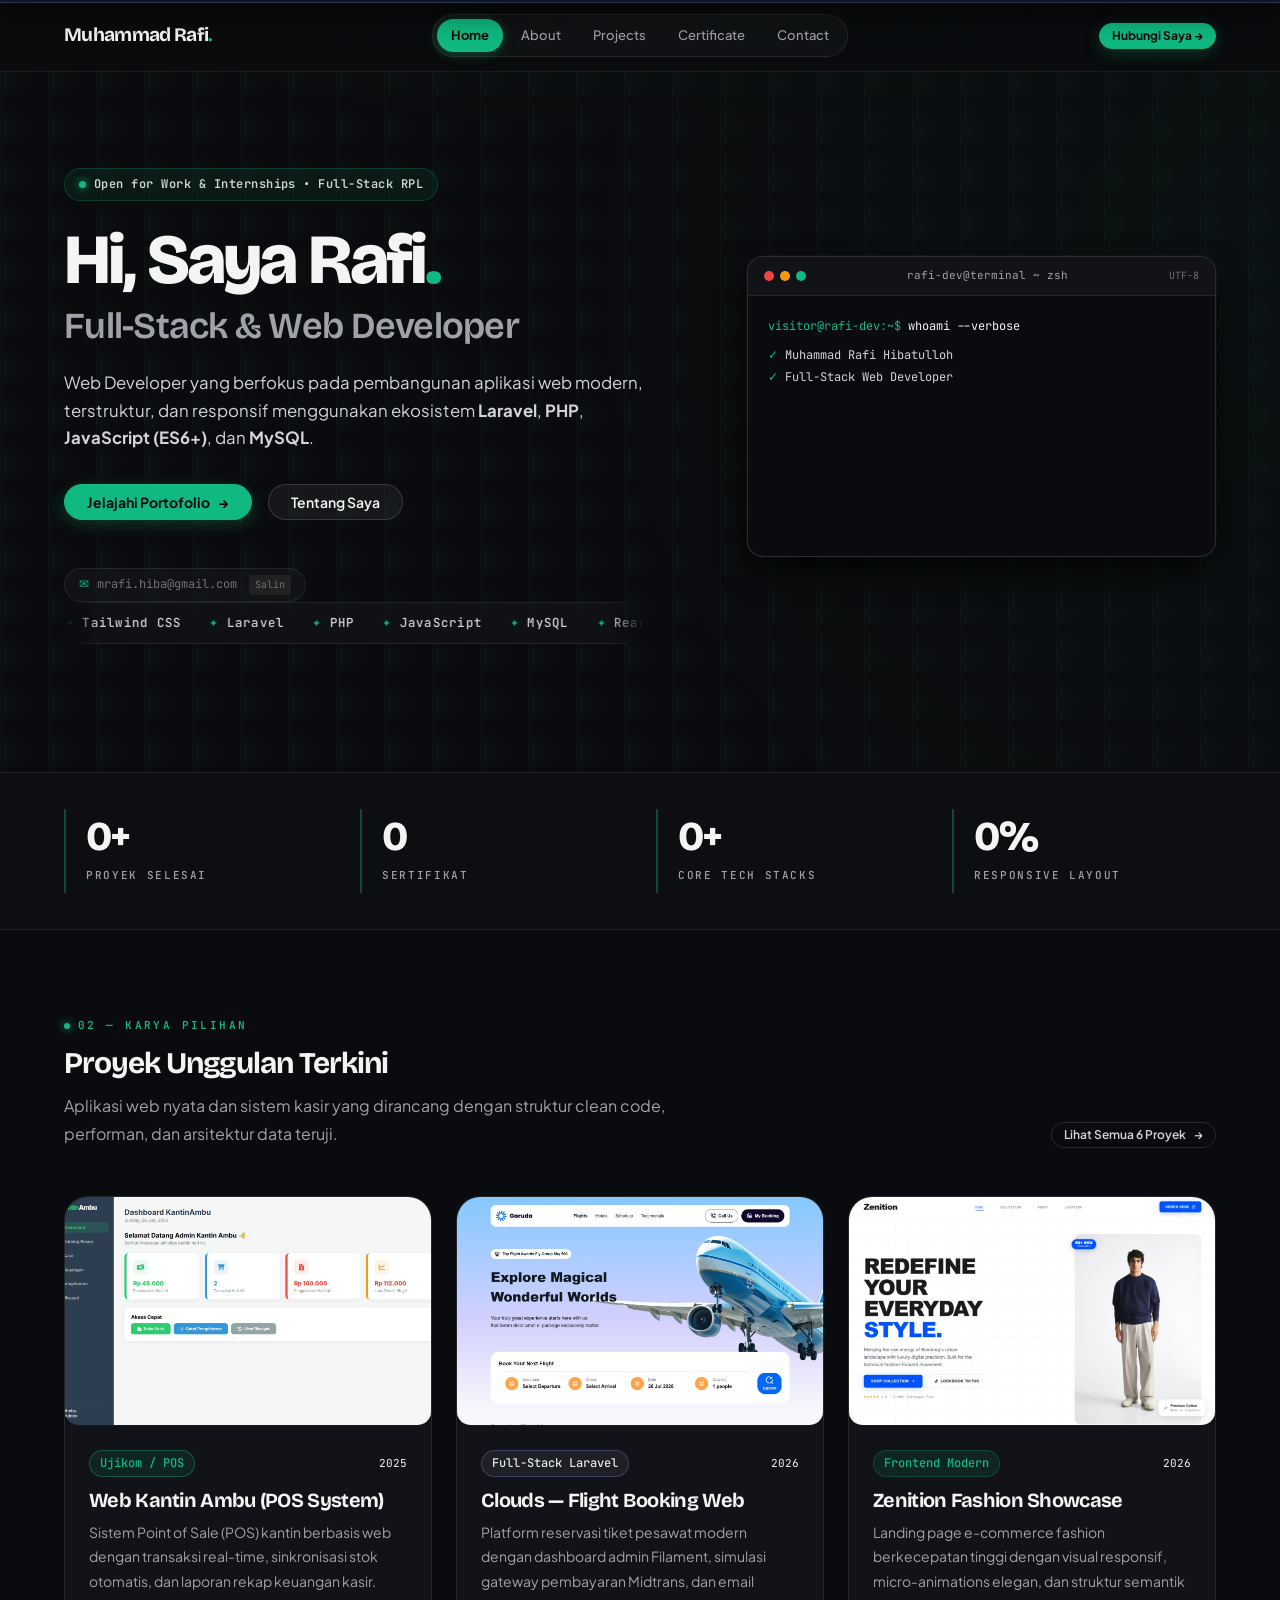
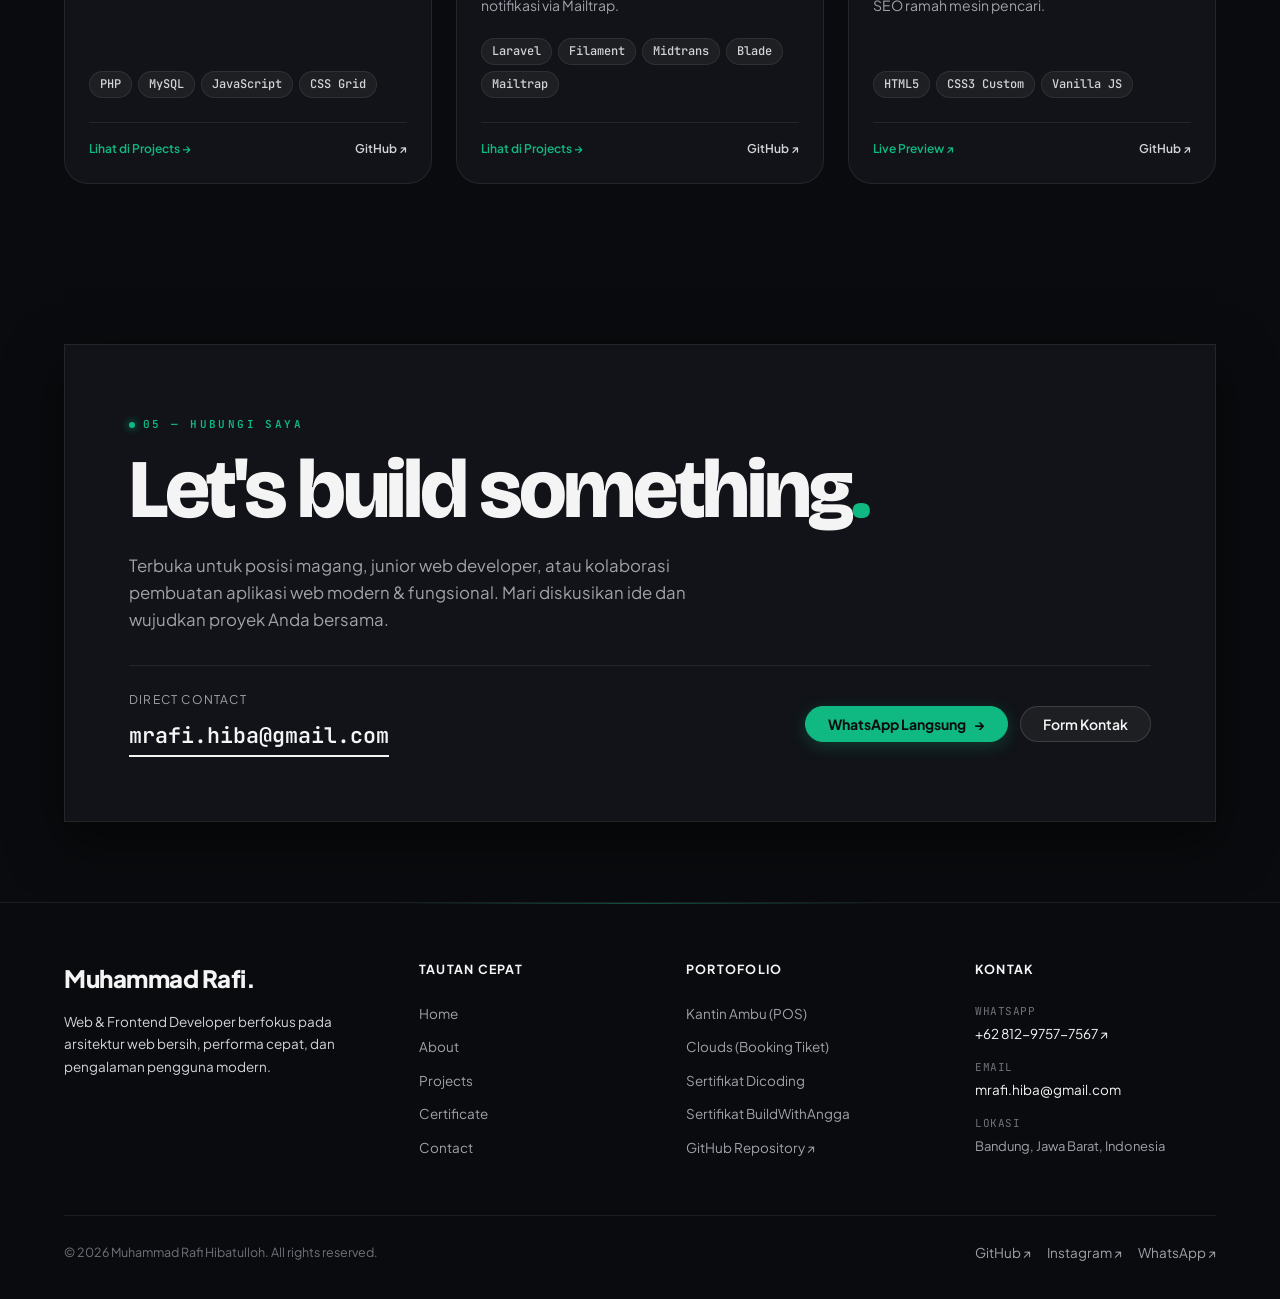
==== index.html @ 87275e44 "feat(home): modernize hero section with interactive status pill and tech stack filter preview" ====
<!DOCTYPE html>
<html lang="id">

<head>
  <meta charset="UTF-8">
  <meta name="viewport" content="width=device-width, initial-scale=1.0">
  <title>M Rafi — Full-Stack & Web Developer Portfolio</title>
  <meta name="description"
    content="Portofolio resmi M Rafi Hibatulloh, Web & Full-Stack Developer spesialis Laravel, PHP, JavaScript ES6+, dan modern CSS architecture.">
  <meta name="author" content="M Rafi Hibatulloh">
  <meta name="theme-color" content="#070a13">

  <!-- Open Graph / Social Sharing Meta -->
  <meta property="og:type" content="website">
  <meta property="og:title" content="Muhammad Rafi Hibatulloh — Web Developer Portfolio">
  <meta property="og:description" content="Portofolio resmi M Rafi Hibatulloh, Web & Full-Stack Developer spesialis Laravel, PHP, JavaScript ES6+, dan modern CSS architecture.">
  <meta property="og:image" content="assets/jas.jpeg">
  <meta property="og:locale" content="id_ID">

  <!-- Twitter Card -->
  <meta name="twitter:card" content="summary_large_image">
  <meta name="twitter:title" content="Muhammad Rafi Hibatulloh — Web Developer Portfolio">
  <meta name="twitter:description" content="Portofolio resmi M Rafi Hibatulloh, Web & Full-Stack Developer spesialis Laravel, PHP, JavaScript ES6+, dan modern CSS architecture.">
  <meta name="twitter:image" content="assets/jas.jpeg">

  <!-- Web App Manifest -->
  <link rel="manifest" href="manifest.json">

  <!-- Google Fonts: Plus Jakarta Sans & JetBrains Mono -->
  <link rel="preconnect" href="https://fonts.googleapis.com">
  <link rel="preconnect" href="https://fonts.gstatic.com" crossorigin>
  <link
    href="https://fonts.googleapis.com/css2?family=Bricolage+Grotesque:opsz,wght@12..96,600;12..96,700;12..96,800&family=JetBrains+Mono:wght@400;500;600;700&family=Plus+Jakarta+Sans:wght@400;500;600;700;800&display=swap"
    rel="stylesheet">

  <link rel="stylesheet" href="css/style.css">
</head>

<body>

  <!-- STICKY GLASS NAVBAR -->
  <header class="navbar">
    <div class="container navbar-inner">
      <a href="index.html" class="navbar-brand">
        <span>Muhammad Rafi<span class="brand-dot">.</span></span>
      </a>

      <nav class="nav-links" aria-label="Navigasi Utama">
        <a href="index.html" class="nav-item active">Home</a>
        <a href="about.html" class="nav-item">About</a>
        <a href="projects.html" class="nav-item">Projects</a>
        <a href="certificate.html" class="nav-item">Certificate</a>
        <a href="contact.html" class="nav-item">Contact</a>
      </nav>

      <div class="nav-actions">
        <a href="contact.html" class="btn btn-primary btn-sm">Hubungi Saya →</a>

        <button id="menu-toggle" class="mobile-toggle" aria-label="Buka Menu Mobile" aria-expanded="false">
          &#9776;
        </button>
      </div>
    </div>
  </header>

  <!-- MOBILE NAVIGATION DRAWER -->
  <div id="mobile-drawer" class="mobile-drawer">
    <a href="index.html" class="mobile-nav-link active">
      <span>Home</span>
      <span class="font-mono" style="font-size:11px;">01</span>
    </a>
    <a href="about.html" class="mobile-nav-link">
      <span>About</span>
      <span class="font-mono" style="font-size:11px;">02</span>
    </a>
    <a href="projects.html" class="mobile-nav-link">
      <span>Projects</span>
      <span class="font-mono" style="font-size:11px;">03</span>
    </a>
    <a href="certificate.html" class="mobile-nav-link">
      <span>Certificate</span>
      <span class="font-mono" style="font-size:11px;">04</span>
    </a>
    <a href="contact.html" class="mobile-nav-link">
      <span>Contact</span>
      <span class="font-mono" style="font-size:11px;">05</span>
    </a>
  </div>

  <main>
    <!-- HERO SECTION -->
    <section class="section" style="padding-top: var(--space-12); padding-bottom: var(--space-16);">
      <div class="container hero">
        <div class="reveal">

          <!-- Modern Status Pill -->
          <div class="hero-status-pill">
            <span class="hero-status-dot"></span>
            <span>Open for Work &amp; Internships • Full-Stack RPL</span>
          </div>
          <h1 class="hero-title">
            Hi, Saya Rafi<span class="accent-dot">.</span><br>
            <span style="font-size:0.52em; font-weight:600; color:var(--text-muted); display:block; margin-top:8px; line-height:1.2; letter-spacing:-0.02em;">
              Full-Stack &amp; Web Developer
            </span>
          </h1>

          <p class="hero-description">
            Web Developer yang berfokus pada pembangunan aplikasi web modern, terstruktur, dan responsif menggunakan ekosistem <strong>Laravel</strong>, <strong>PHP</strong>, <strong>JavaScript (ES6+)</strong>, dan <strong>MySQL</strong>.
          </p>

          <div class="hero-actions">
            <a href="projects.html" class="btn btn-primary hover-lift">
              Jelajahi Portofolio
              <span class="hover-arrow-icon">→</span>
            </a>
            <a href="about.html" class="btn btn-secondary hover-lift">
              Tentang Saya
            </a>
          </div>

          <!-- Hero Quick Email Prompt -->
          <div class="hero-quick-prompt" onclick="window.copyEmailToClipboard('mrafi.hiba@gmail.com')" title="Klik untuk menyalin alamat email">
            <span style="color:var(--accent-primary);">✉</span>
            <span>mrafi.hiba@gmail.com</span>
            <span style="font-size:10px; background:rgba(255,255,255,0.06); padding:2px 6px; border-radius:4px; margin-left:4px;">Salin</span>
          </div>

          <div class="hero-tech-marquee-wrapper" title="Tech Stack • Arahkan kursor untuk menjeda">
            <div class="hero-tech-marquee-track">
              <!-- Group 1 -->
              <div class="hero-tech-marquee-group">
                <span class="marquee-tech-item"><span class="marquee-bullet">✦</span> Tailwind CSS</span>
                <span class="marquee-tech-item"><span class="marquee-bullet">✦</span> Laravel</span>
                <span class="marquee-tech-item"><span class="marquee-bullet">✦</span> PHP</span>
                <span class="marquee-tech-item"><span class="marquee-bullet">✦</span> JavaScript</span>
                <span class="marquee-tech-item"><span class="marquee-bullet">✦</span> MySQL</span>
                <span class="marquee-tech-item"><span class="marquee-bullet">✦</span> React</span>
                <span class="marquee-tech-item"><span class="marquee-bullet">✦</span> HTML5 / CSS3</span>
                <span class="marquee-tech-item"><span class="marquee-bullet">✦</span> Git &amp; GitHub</span>
                <span class="marquee-tech-item"><span class="marquee-bullet">✦</span> Vercel</span>
                <span class="marquee-tech-item"><span class="marquee-bullet">✦</span> Figma</span>
              </div>
              <!-- Group 2 (duplicate for seamless loop) -->
              <div class="hero-tech-marquee-group" aria-hidden="true">
                <span class="marquee-tech-item"><span class="marquee-bullet">✦</span> Tailwind CSS</span>
                <span class="marquee-tech-item"><span class="marquee-bullet">✦</span> Laravel</span>
                <span class="marquee-tech-item"><span class="marquee-bullet">✦</span> PHP</span>
                <span class="marquee-tech-item"><span class="marquee-bullet">✦</span> JavaScript</span>
                <span class="marquee-tech-item"><span class="marquee-bullet">✦</span> MySQL</span>
                <span class="marquee-tech-item"><span class="marquee-bullet">✦</span> React</span>
                <span class="marquee-tech-item"><span class="marquee-bullet">✦</span> HTML5 / CSS3</span>
                <span class="marquee-tech-item"><span class="marquee-bullet">✦</span> Git &amp; GitHub</span>
                <span class="marquee-tech-item"><span class="marquee-bullet">✦</span> Vercel</span>
                <span class="marquee-tech-item"><span class="marquee-bullet">✦</span> Figma</span>
              </div>
            </div>
          </div>
        </div>

        <!-- Interactive Terminal Simulator -->
        <div class="terminal-window reveal reveal-delay-1 tilt-card spotlight-card">
          <div class="terminal-header">
            <div class="terminal-dots">
              <span class="terminal-dot dot-red"></span>
              <span class="terminal-dot dot-amber"></span>
              <span class="terminal-dot dot-green"></span>
            </div>
            <span class="terminal-title">rafi-dev@terminal ~ zsh</span>
            <div style="display:flex; align-items:center; gap:8px;">
              <span style="font-size:10px; color:var(--text-dim);">UTF-8</span>
            </div>
          </div>
          <div class="terminal-body" id="typed-output">
            <div style="margin-bottom:8px;">
              <span class="prompt-cyan">visitor@rafi-dev:~$</span> <span class="font-mono"
                style="color:var(--text-primary);">whoami --verbose</span>
            </div>
          </div>
        </div>
      </div>
    </section>

    <!-- METRICS & STATS STRIP -->
    <section class="stats-strip">
      <div class="container stats-grid">
        <div class="stat-item reveal">
          <p class="stat-value" data-counter-target="6" data-counter-suffix="+">6+</p>
          <p class="stat-label">Proyek Selesai</p>
        </div>
        <div class="stat-item reveal reveal-delay-1">
          <p class="stat-value" data-counter-target="3" data-counter-suffix="">3</p>
          <p class="stat-label">Sertifikat</p>
        </div>
        <div class="stat-item reveal reveal-delay-2">
          <p class="stat-value" data-counter-target="5" data-counter-suffix="+">5+</p>
          <p class="stat-label">Core Tech Stacks</p>
        </div>
        <div class="stat-item reveal reveal-delay-3">
          <p class="stat-value" data-counter-target="100" data-counter-suffix="%">100%</p>
          <p class="stat-label">Responsive Layout</p>
        </div>
      </div>
    </section>

    <!-- FEATURED PROJECTS SPOTLIGHT -->
    <section class="section">
      <div class="container">
        <div class="section-head"
          style="display:flex; justify-content:space-between; align-items:flex-end; flex-wrap:wrap; gap:var(--space-4);">
          <div>
            <span class="section-kicker">02 — KARYA PILIHAN</span>
            <h2 class="section-title">Proyek Unggulan Terkini</h2>
            <p class="section-subtitle">Aplikasi web nyata dan sistem kasir yang dirancang dengan struktur clean code, performan, dan arsitektur data teruji.</p>
          </div>
          <a href="projects.html" class="btn btn-outline btn-sm hover-lift">
            Lihat Semua 6 Proyek <span class="hover-arrow-icon">→</span>
          </a>
        </div>

        <div class="grid-3">
          <!-- Card 1: Kantin Ambu POS -->
          <article class="card card-flush project-card tilt-card spotlight-card reveal">
            <div class="project-thumb">
              <img src="assets/project/KantinAmbu.jpeg" alt="Tangkapan layar Web Kantin Ambu POS" loading="lazy">
            </div>
            <div class="project-body">
              <div class="project-meta">
                <span class="badge badge-emerald">Ujikom / POS</span>
                <span class="font-mono text-dim" style="font-size:11px;">2025</span>
              </div>
              <h3 class="project-title">Web Kantin Ambu (POS System)</h3>
              <p class="project-desc">
                Sistem Point of Sale (POS) kantin berbasis web dengan transaksi real-time, sinkronisasi stok otomatis,
                dan laporan rekap keuangan kasir.
              </p>
              <div class="project-tags">
                <span class="badge">PHP</span>
                <span class="badge">MySQL</span>
                <span class="badge">JavaScript</span>
                <span class="badge">CSS Grid</span>
              </div>
              <div class="project-actions">
                <a href="projects.html" class="project-link" style="color:var(--accent-primary);">
                  Lihat di Projects →
                </a>
                <a href="https://github.com/Varraaa" target="_blank" rel="noopener noreferrer" class="project-link">
                  GitHub ↗
                </a>
              </div>
            </div>
          </article>

          <!-- Card 2: Clouds Booking Pesawat -->
          <article class="card card-flush project-card tilt-card spotlight-card reveal reveal-delay-1">
            <div class="project-thumb">
              <img src="assets/project/Clouds.jpeg" alt="Tangkapan layar Web Booking Pesawat Clouds" loading="lazy">
            </div>
            <div class="project-body">
              <div class="project-meta">
                <span class="badge badge-indigo">Full-Stack Laravel</span>
                <span class="font-mono text-dim" style="font-size:11px;">2026</span>
              </div>
              <h3 class="project-title">Clouds — Flight Booking Web</h3>
              <p class="project-desc">
                Platform reservasi tiket pesawat modern dengan dashboard admin Filament, simulasi gateway pembayaran
                Midtrans, dan email notifikasi via Mailtrap.
              </p>
              <div class="project-tags">
                <span class="badge">Laravel</span>
                <span class="badge">Filament</span>
                <span class="badge">Midtrans</span>
                <span class="badge">Blade</span>
                <span class="badge">Mailtrap</span>
              </div>
              <div class="project-actions">
                <a href="projects.html" class="project-link" style="color:var(--accent-primary);">
                  Lihat di Projects →
                </a>
                <a href="https://github.com/Varraaa" target="_blank" rel="noopener noreferrer" class="project-link">
                  GitHub ↗
                </a>
              </div>
            </div>
          </article>

          <!-- Card 3: Zenition Landing Page -->
          <article class="card card-flush project-card tilt-card spotlight-card reveal reveal-delay-2">
            <div class="project-thumb">
              <img src="assets/project/Zenition.jpeg" alt="Tangkapan layar Landing Page Zenition" loading="lazy">
            </div>
            <div class="project-body">
              <div class="project-meta">
                <span class="badge badge-cyan">Frontend Modern</span>
                <span class="font-mono text-dim" style="font-size:11px;">2026</span>
              </div>
              <h3 class="project-title">Zenition Fashion Showcase</h3>
              <p class="project-desc">
                Landing page e-commerce fashion berkecepatan tinggi dengan visual responsif, micro-animations elegan,
                dan struktur semantik SEO ramah mesin pencari.
              </p>
              <div class="project-tags">
                <span class="badge">HTML5</span>
                <span class="badge">CSS3 Custom</span>
                <span class="badge">Vanilla JS</span>
              </div>
              <div class="project-actions">
                <a href="https://zenition.vercel.app/" target="_blank" rel="noopener noreferrer" class="project-link"
                  style="color:var(--accent-primary);">
                  Live Preview ↗
                </a>
                <a href="https://github.com/Varraaa" target="_blank" rel="noopener noreferrer" class="project-link">
                  GitHub ↗
                </a>
              </div>
            </div>
          </article>
        </div>
      </div>
    </section>


    <!-- EDITORIAL CALL TO ACTION -->
    <section class="section" id="cta-contact">
      <div class="container">
        <div class="editorial-cta-box reveal">
          <div class="section-kicker" style="margin-bottom: var(--space-4);">05 — HUBUNGI SAYA</div>
          <h2 class="editorial-cta-title">
            Let's build something<span class="accent-dot">.</span>
          </h2>
          <p class="editorial-cta-desc">
            Terbuka untuk posisi magang, junior web developer, atau kolaborasi pembuatan aplikasi web modern & fungsional. Mari diskusikan ide dan wujudkan proyek Anda bersama.
          </p>
          <div class="editorial-cta-actions">
            <div>
              <span style="display:block; font-size:var(--text-xs); color:var(--text-muted); text-transform:uppercase; letter-spacing:0.1em; margin-bottom:var(--space-2);">Direct Contact</span>
              <a href="mailto:mrafi.hiba@gmail.com" class="editorial-email-link">mrafi.hiba@gmail.com</a>
            </div>
            <div style="display:flex; gap:var(--space-3); flex-wrap:wrap;">
              <a href="https://wa.me/6281297577567" target="_blank" rel="noopener noreferrer" class="btn btn-primary hover-lift">
                <span>WhatsApp Langsung</span> →
              </a>
              <a href="contact.html" class="btn btn-secondary">
                <span>Form Kontak</span>
              </a>
            </div>
          </div>
        </div>
      </div>
    </section>
  </main>

  <!-- MODERN PORTFOLIO FOOTER -->
  <footer class="footer">
    <div class="container">
      <!-- MAIN FOOTER DIRECTORY (4 COLUMNS) -->
      <div class="footer-main-grid">

        <!-- Kolom 1: Profil Pengembang -->
        <div>
          <div class="footer-brand-title">
            <span>Muhammad Rafi<span class="brand-dot">.</span></span>
          </div>
          <p class="footer-brand-desc">
            Web & Frontend Developer berfokus pada arsitektur web bersih, performa cepat, dan pengalaman pengguna modern.
          </p>
        </div>

        <!-- Kolom 2: Tautan Cepat -->
        <div>
          <p class="footer-col-title">Tautan Cepat</p>
          <div class="footer-nav-list">
            <a href="index.html" class="footer-nav-link">Home</a>
            <a href="about.html" class="footer-nav-link">About</a>
            <a href="projects.html" class="footer-nav-link">Projects</a>
            <a href="certificate.html" class="footer-nav-link">Certificate</a>
            <a href="contact.html" class="footer-nav-link">Contact</a>
          </div>
        </div>

        <!-- Kolom 3: Portofolio Proyek -->
        <div>
          <p class="footer-col-title">Portofolio</p>
          <div class="footer-nav-list">
            <a href="projects.html" class="footer-nav-link">Kantin Ambu (POS)</a>
            <a href="projects.html" class="footer-nav-link">Clouds (Booking Tiket)</a>
            <a href="certificate.html" class="footer-nav-link">Sertifikat Dicoding</a>
            <a href="certificate.html" class="footer-nav-link">Sertifikat BuildWithAngga</a>
            <a href="https://github.com/Varraaa" target="_blank" rel="noopener noreferrer"
              class="footer-nav-link">GitHub Repository ↗</a>
          </div>
        </div>

        <!-- Kolom 4: Kontak Langsung & Lokasi -->
        <div>
          <p class="footer-col-title">Kontak</p>
          <div class="footer-contact-info-list">
            <div class="footer-contact-item">
              <span class="footer-contact-label">WhatsApp</span>
              <a href="https://wa.me/6281297577567" target="_blank" rel="noopener noreferrer"
                class="footer-contact-val">
                +62 812-9757-7567 ↗
              </a>
            </div>
            <div class="footer-contact-item">
              <span class="footer-contact-label">Email</span>
              <a href="mailto:mrafi.hiba@gmail.com" class="footer-contact-val">
                mrafi.hiba@gmail.com
              </a>
            </div>
            <div class="footer-contact-item">
              <span class="footer-contact-label">Lokasi</span>
              <span class="footer-contact-val" style="font-size:13px; color:var(--text-muted);">
                Bandung, Jawa Barat, Indonesia
              </span>
            </div>
          </div>
        </div>

      </div>

      <!-- FOOTER BOTTOM BAR -->
      <div class="footer-bottom-bar">
        <p class="footer-copyright">
          &copy; <span id="year">2026</span> Muhammad Rafi Hibatulloh. All rights reserved.
        </p>
        <div class="footer-bottom-actions">
          <div style="display:flex; gap:var(--space-4);">
            <a href="https://github.com/Varraaa" target="_blank" rel="noopener noreferrer" class="footer-nav-link">GitHub ↗</a>
            <a href="https://www.instagram.com/rafihibatullohh" target="_blank" rel="noopener noreferrer" class="footer-nav-link">Instagram ↗</a>
            <a href="https://wa.me/6281297577567" target="_blank" rel="noopener noreferrer" class="footer-nav-link">WhatsApp ↗</a>
          </div>
        </div>
      </div>

    </div>
  </footer>

  <!-- FLOATING BACK TO TOP BUTTON (SEBELAH KANAN LAYAR) -->
  <button id="back-to-top" class="back-to-top-btn" aria-label="Kembali ke atas" title="Kembali ke atas">
    <svg width="20" height="20" viewBox="0 0 24 24" fill="none" stroke="currentColor" stroke-width="2.5"
      stroke-linecap="round" stroke-linejoin="round">
      <path d="m18 15-6-6-6 6" />
    </svg>
  </button>

  <!-- GLOBAL SCRIPTS -->
  <script src="js/main.js"></script>
  <script src="js/animations.js"></script>
</body>

</html>
---- css/style.css ----
/* ==========================================================================
   GLOBAL STYLES & COMPONENT ARCHITECTURE
   M Rafi Hibatulloh | Portfolio Engineering System
   ========================================================================== */

@import url('variables.css');
@import url('animations.css');

/* CSS Reset & Box Sizing */
*, *::before, *::after {
  box-sizing: border-box;
  margin: 0;
  padding: 0;
}

html {
  scroll-behavior: smooth;
  font-size: 16px;
  color-scheme: dark;
  -webkit-text-size-adjust: 100%;
}

body {
  font-family: var(--font-sans);
  background-color: var(--bg-canvas);
  color: var(--text-primary);
  line-height: var(--leading-normal);
  background-image: 
    radial-gradient(ellipse 80% 50% at 50% -20%, rgba(16, 185, 129, 0.08), transparent 70%),
    radial-gradient(circle at 100% 30%, rgba(5, 150, 105, 0.04), transparent 50%),
    radial-gradient(circle at 0% 70%, rgba(16, 185, 129, 0.03), transparent 50%),
    linear-gradient(to right, rgba(255, 255, 255, 0.015) 1px, transparent 1px),
    linear-gradient(to bottom, rgba(255, 255, 255, 0.015) 1px, transparent 1px);
  background-size: 100% 100%, 100% 100%, 48px 48px, 48px 48px;
  background-attachment: fixed;
  min-height: 100vh;
  display: flex;
  flex-direction: column;
  overflow-x: hidden;
}

/* Custom Scrollbar */
::-webkit-scrollbar {
  width: 8px;
  height: 8px;
}
::-webkit-scrollbar-track {
  background: var(--bg-canvas);
}
::-webkit-scrollbar-thumb {
  background: #1e293b;
  border-radius: var(--radius-full);
  border: 2px solid var(--bg-canvas);
}
::-webkit-scrollbar-thumb:hover {
  background: var(--accent-primary);
}

/* Typography Defaults - Editorial Display Hierarchy */
h1, h2, h3, h4, h5, h6, .font-display {
  font-family: var(--font-display);
  color: var(--text-primary);
  font-weight: 700;
  line-height: var(--leading-tight);
  letter-spacing: -0.035em;
}

p {
  color: var(--text-secondary);
  line-height: var(--leading-relaxed);
}

a {
  color: inherit;
  text-decoration: none;
  transition: color var(--transition-fast);
}

button {
  cursor: pointer;
  border: none;
  background: none;
  font-family: inherit;
}

img {
  max-width: 100%;
  height: auto;
  display: block;
}

code, pre, .font-mono {
  font-family: var(--font-mono);
}

/* Container System */
.container {
  width: 100%;
  max-width: var(--max-width-content);
  margin-left: auto;
  margin-right: auto;
  padding-left: var(--space-6);
  padding-right: var(--space-6);
}

.container-narrow {
  max-width: var(--max-width-narrow);
}

/* Grids & Layouts */
.grid-1 {
  display: grid;
  grid-template-columns: 1fr;
  gap: var(--space-6);
}

.grid-2 {
  display: grid;
  grid-template-columns: repeat(2, 1fr);
  gap: var(--space-6);
}

.grid-3 {
  display: grid;
  grid-template-columns: repeat(3, 1fr);
  gap: var(--space-6);
}

.grid-4 {
  display: grid;
  grid-template-columns: repeat(4, 1fr);
  gap: var(--space-6);
}

/* ==========================================================================
   NAVBAR (STICKY GLASSMORPHISM)
   ========================================================================== */
.navbar {
  position: sticky;
  top: 0;
  width: 100%;
  height: var(--header-height);
  background: rgba(10, 11, 14, 0.82);
  backdrop-filter: blur(20px);
  -webkit-backdrop-filter: blur(20px);
  border-bottom: 1px solid rgba(255, 255, 255, 0.07);
  z-index: var(--z-sticky);
  transition: background-color var(--transition-normal), border-color var(--transition-normal);
}

.navbar-inner {
  display: grid;
  grid-template-columns: 1fr auto 1fr;
  align-items: center;
  height: 100%;
}

.navbar-brand {
  display: flex;
  align-items: center;
  gap: var(--space-2);
  font-family: var(--font-display);
  font-weight: 700;
  font-size: 1.2rem;
  color: var(--text-primary);
  letter-spacing: -0.035em;
  justify-self: start;
}

.navbar-brand .brand-dot {
  color: var(--accent-primary);
  display: inline-block;
}

.navbar-brand .brand-badge {
  font-family: var(--font-mono);
  font-size: 11px;
  color: var(--accent-primary);
  background: var(--accent-primary-subtle);
  padding: 2px 8px;
  border-radius: var(--radius-full);
  border: 1px solid var(--border-accent);
}

.nav-links {
  display: flex;
  align-items: center;
  gap: 4px;
  background: rgba(255, 255, 255, 0.03);
  padding: 4px;
  border-radius: var(--radius-full);
  border: 1px solid rgba(255, 255, 255, 0.08);
  justify-self: center;
}

.nav-item {
  font-size: 13px;
  font-weight: 500;
  color: var(--text-muted);
  padding: 6px 14px;
  border-radius: var(--radius-full);
  transition: all var(--transition-fast);
}

.nav-item:hover {
  color: var(--text-primary);
  background-color: rgba(255, 255, 255, 0.06);
}

.nav-item.active {
  color: #0a0b0e;
  background-color: var(--accent-primary);
  font-weight: 700;
  box-shadow: 0 2px 12px rgba(16, 185, 129, 0.35);
}

.nav-actions {
  display: flex;
  align-items: center;
  gap: var(--space-3);
  justify-self: end;
}

/* Command Palette Trigger in Nav */
.cmd-k-trigger {
  display: flex;
  align-items: center;
  gap: var(--space-2);
  background: var(--bg-surface-elevated);
  border: 1px solid var(--border-subtle);
  color: var(--text-muted);
  font-size: var(--text-xs);
  padding: 6px 12px;
  border-radius: var(--radius-md);
  transition: all var(--transition-fast);
}

.cmd-k-trigger:hover {
  color: var(--text-primary);
  border-color: var(--accent-primary);
  background: #1e293b;
}

.cmd-k-kbd {
  font-family: var(--font-mono);
  font-size: 10px;
  background: rgba(0, 0, 0, 0.4);
  padding: 2px 6px;
  border-radius: 4px;
  border: 1px solid rgba(255, 255, 255, 0.1);
}

/* Mobile Toggle Button */
.mobile-toggle {
  display: none;
  align-items: center;
  justify-content: center;
  width: 40px;
  height: 40px;
  color: var(--text-primary);
  background: var(--bg-surface-elevated);
  border: 1px solid var(--border-subtle);
  border-radius: var(--radius-md);
  font-size: var(--text-xl);
}

/* Mobile Navigation Drawer */
.mobile-drawer {
  position: fixed;
  top: var(--header-height);
  left: 0;
  width: 100%;
  background: rgba(15, 23, 42, 0.98);
  backdrop-filter: blur(20px);
  border-bottom: 1px solid var(--border-medium);
  padding: var(--space-6) var(--space-6);
  display: flex;
  flex-direction: column;
  gap: var(--space-3);
  transform: translateY(-120%);
  transition: transform 0.3s cubic-bezier(0.16, 1, 0.3, 1);
  z-index: var(--z-drawer);
  box-shadow: var(--shadow-lg);
}

.mobile-drawer.open {
  transform: translateY(0);
}

.mobile-nav-link {
  font-size: var(--text-base);
  font-weight: 600;
  padding: var(--space-3) var(--space-4);
  border-radius: var(--radius-md);
  color: var(--text-secondary);
  display: flex;
  align-items: center;
  justify-content: space-between;
}

.mobile-nav-link:hover,
.mobile-nav-link.active {
  color: var(--accent-primary);
  background: var(--accent-primary-subtle);
}

/* ==========================================================================
   BUTTONS & ACTIONS
   ========================================================================== */
.btn {
  display: inline-flex;
  align-items: center;
  justify-content: center;
  gap: var(--space-2);
  font-size: var(--text-sm);
  font-weight: 600;
  padding: 10px 22px;
  border-radius: var(--radius-full);
  transition: all var(--transition-normal);
  white-space: nowrap;
  line-height: 1;
}

.btn-primary {
  background: var(--accent-primary);
  color: #0a0b0e;
  font-weight: 700;
  border: 1px solid var(--accent-primary);
  box-shadow: 0 4px 16px rgba(16, 185, 129, 0.25);
}

.btn-primary:hover {
  background: var(--accent-primary-hover);
  border-color: var(--accent-primary-hover);
  color: #0a0b0e;
  box-shadow: 0 6px 24px rgba(16, 185, 129, 0.42);
  transform: translateY(-2px);
}

.btn-primary:active {
  transform: translateY(0);
}

.btn-secondary {
  background: rgba(255, 255, 255, 0.05);
  color: var(--text-primary);
  border: 1px solid rgba(255, 255, 255, 0.14);
  border-radius: var(--radius-full);
}

.btn-secondary:hover {
  background: rgba(255, 255, 255, 0.1);
  border-color: rgba(255, 255, 255, 0.25);
  color: #ffffff;
  transform: translateY(-2px);
}

.btn-outline {
  background: transparent;
  color: var(--text-secondary);
  border: 1px solid rgba(255, 255, 255, 0.12);
  border-radius: var(--radius-full);
}

.btn-outline:hover {
  color: var(--text-primary);
  border-color: var(--accent-primary);
  background: rgba(16, 185, 129, 0.08);
}

.btn-sm {
  font-size: var(--text-xs);
  padding: 6px 12px;
}

/* ==========================================================================
   BADGES & PILLS
   ========================================================================== */
.badge {
  display: inline-flex;
  align-items: center;
  gap: 6px;
  font-family: var(--font-mono);
  font-size: var(--text-xs);
  font-weight: 500;
  padding: 3px 10px;
  border-radius: var(--radius-full);
  background: rgba(255, 255, 255, 0.05);
  color: var(--text-secondary);
  border: 1px solid var(--border-subtle);
}

.badge-cyan {
  background: var(--accent-primary-subtle);
  color: var(--accent-primary);
  border-color: var(--border-accent);
}

.badge-indigo {
  background: var(--accent-secondary-subtle);
  color: var(--accent-secondary);
  border-color: rgba(129, 140, 248, 0.3);
}

.badge-emerald {
  background: var(--accent-emerald-subtle);
  color: var(--accent-emerald);
  border-color: rgba(52, 211, 153, 0.3);
}

.badge-status {
  display: inline-flex;
  align-items: center;
  gap: 8px;
  font-size: var(--text-xs);
  font-weight: 600;
  padding: 6px 14px;
  border-radius: var(--radius-full);
  background: rgba(52, 211, 153, 0.08);
  border: 1px solid rgba(52, 211, 153, 0.25);
  color: var(--accent-emerald);
}

/* ==========================================================================
   CARDS & SURFACES
   ========================================================================== */
.card {
  background: var(--bg-surface);
  border: 1px solid var(--border-subtle);
  border-radius: var(--radius-xl);
  padding: var(--space-6);
  position: relative;
  transition: all var(--transition-normal);
}

.card:hover {
  background: var(--bg-surface-elevated);
  border-color: rgba(16, 185, 129, 0.35);
  box-shadow: 0 16px 36px -8px rgba(0, 0, 0, 0.7), 0 0 25px -5px rgba(16, 185, 129, 0.12);
}

.card-flush {
  padding: 0;
  overflow: hidden;
}

/* Section Common Structure */
.section {
  padding-top: var(--space-20);
  padding-bottom: var(--space-20);
  position: relative;
}

.section-head {
  margin-bottom: var(--space-12);
}

.section-kicker {
  font-family: var(--font-mono);
  font-size: 11px;
  text-transform: uppercase;
  letter-spacing: 0.22em;
  color: var(--accent-primary);
  margin-bottom: var(--space-3);
  display: inline-flex;
  align-items: center;
  gap: 8px;
  font-weight: 600;
}

.section-title {
  font-family: var(--font-display);
  font-size: var(--text-3xl);
  color: var(--text-primary);
  margin-bottom: var(--space-3);
  letter-spacing: -0.035em;
  line-height: 1.1;
}

.section-subtitle {
  font-size: var(--text-base);
  color: var(--text-muted);
  max-width: 620px;
}

/* ==========================================================================
   HERO SECTION & TERMINAL EMULATOR
   ========================================================================== */
.hero {
  padding-top: var(--space-12);
  padding-bottom: var(--space-16);
  display: grid;
  grid-template-columns: 1.15fr 0.85fr;
  gap: var(--space-12);
  align-items: center;
}

.hero-status-pill {
  display: inline-flex;
  align-items: center;
  gap: 8px;
  background: rgba(16, 185, 129, 0.08);
  border: 1px solid rgba(16, 185, 129, 0.3);
  padding: 6px 14px;
  border-radius: var(--radius-full);
  font-family: var(--font-mono);
  font-size: 11.5px;
  color: var(--accent-primary);
  margin-bottom: var(--space-4);
  font-weight: 600;
  letter-spacing: 0.04em;
}

.hero-status-dot {
  width: 7px;
  height: 7px;
  border-radius: 50%;
  background: var(--accent-primary);
  box-shadow: 0 0 10px var(--accent-primary);
  animation: pulseDot 2s infinite ease-in-out;
}

/* Hero Status Pill & Quick Prompt */
.hero-status-pill {
  display: inline-flex;
  align-items: center;
  gap: 8px;
  padding: 6px 14px;
  background: rgba(16, 185, 129, 0.08);
  border: 1px solid rgba(16, 185, 129, 0.22);
  border-radius: var(--radius-full);
  margin-bottom: var(--space-4);
  font-family: var(--font-mono);
  font-size: 12px;
  color: var(--text-secondary);
  backdrop-filter: blur(10px);
  transition: all var(--transition-fast);
}

.hero-status-pill:hover {
  background: rgba(16, 185, 129, 0.14);
  border-color: rgba(16, 185, 129, 0.4);
}

.hero-status-dot {
  display: inline-block;
  width: 7px;
  height: 7px;
  border-radius: 50%;
  background: var(--accent-primary, #10b981);
  box-shadow: 0 0 8px var(--accent-primary, #10b981);
}

.hero-quick-prompt {
  display: inline-flex;
  align-items: center;
  gap: 8px;
  margin-top: var(--space-4);
  padding: 6px 14px;
  background: rgba(255, 255, 255, 0.03);
  border: 1px solid rgba(255, 255, 255, 0.08);
  border-radius: var(--radius-full);
  font-size: 12px;
  font-family: var(--font-mono);
  color: var(--text-dim);
  cursor: pointer;
  transition: all var(--transition-fast);
}

.hero-quick-prompt:hover {
  background: rgba(255, 255, 255, 0.07);
  border-color: var(--border-medium);
  color: var(--text-primary);
}

.hero-title {
  font-family: var(--font-display);
  font-size: clamp(2.75rem, 5.5vw, 4.5rem);
  font-weight: 800;
  line-height: 1.02;
  letter-spacing: -0.04em;
  margin-top: var(--space-2);
  margin-bottom: var(--space-5);
  color: #f4f4f5;
}

.hero-title .accent-dot {
  color: var(--accent-primary);
  display: inline-block;
}

.hero-description {
  font-size: 1.05rem;
  color: var(--text-secondary);
  line-height: 1.65;
  margin-bottom: var(--space-8);
  max-width: 580px;
}

.hero-actions {
  display: flex;
  align-items: center;
  gap: var(--space-4);
  margin-bottom: var(--space-8);
  flex-wrap: wrap;
}

.hero-tech-pills {
  display: flex;
  align-items: center;
  gap: var(--space-2);
  flex-wrap: wrap;
}

/* ==========================================================================
   INTERACTIVE TECH MARQUEE RIBBON (HERO)
   ========================================================================== */
.hero-tech-marquee-wrapper {
  position: relative;
  width: 100%;
  max-width: 580px;
  background: rgba(17, 19, 24, 0.88);
  backdrop-filter: blur(16px);
  -webkit-backdrop-filter: blur(16px);
  border: 1px solid rgba(255, 255, 255, 0.08);
  border-radius: var(--radius-full);
  padding: 10px 0;
  overflow: hidden;
  box-shadow: 0 4px 20px rgba(0, 0, 0, 0.5);
  mask-image: linear-gradient(90deg, transparent 0%, #000 6%, #000 94%, transparent 100%);
  -webkit-mask-image: linear-gradient(90deg, transparent 0%, #000 6%, #000 94%, transparent 100%);
  user-select: none;
  cursor: grab;
  transition: border-color var(--transition-fast), box-shadow var(--transition-fast);
}

.hero-tech-marquee-wrapper:hover {
  border-color: rgba(16, 185, 129, 0.35);
  box-shadow: 0 6px 25px rgba(0, 0, 0, 0.6), 0 0 20px rgba(16, 185, 129, 0.15);
}

.hero-tech-marquee-track {
  display: flex;
  width: max-content;
  animation: heroMarquee 26s linear infinite;
  will-change: transform;
}

.hero-tech-marquee-wrapper:hover .hero-tech-marquee-track {
  animation-play-state: paused;
}

.hero-tech-marquee-group {
  display: flex;
  align-items: center;
  gap: 28px;
  padding-right: 28px;
  flex-shrink: 0;
}

.marquee-tech-item {
  display: inline-flex;
  align-items: center;
  gap: 8px;
  font-family: var(--font-mono);
  font-size: 12.5px;
  font-weight: 500;
  color: var(--text-secondary);
  white-space: nowrap;
  letter-spacing: 0.02em;
  transition: all var(--transition-fast);
}

.marquee-tech-item:hover {
  color: var(--accent-primary);
  transform: translateY(-1px);
}

.marquee-bullet {
  color: var(--accent-primary);
  font-size: 11px;
  line-height: 1;
  opacity: 0.9;
}

@keyframes heroMarquee {
  0% {
    transform: translateX(0);
  }
  100% {
    transform: translateX(-50%);
  }
}

@media (prefers-reduced-motion: reduce) {
  .hero-tech-marquee-track {
    animation: none;
  }
}


/* Hero Portrait Component */
.hero-portrait-wrapper {
  display: flex;
  justify-content: center;
  align-items: center;
  width: 100%;
}

.hero-portrait-wrapper .about-portrait-frame {
  max-width: 360px;
  width: 100%;
}

/* Terminal Component - Deep Black Ink Aesthetic */
.terminal-window {
  background: var(--bg-canvas, #0a0b0e);
  border: 1px solid var(--border-medium);
  border-radius: var(--radius-lg);
  overflow: hidden;
  box-shadow: var(--shadow-lg), 0 20px 40px -15px rgba(0, 0, 0, 0.8), 0 0 0 1px rgba(255, 255, 255, 0.04);
  font-family: var(--font-mono);
  position: relative;
}

.terminal-header {
  background: var(--bg-surface, #111318);
  padding: 10px 16px;
  display: flex;
  align-items: center;
  justify-content: space-between;
  border-bottom: 1px solid var(--border-subtle);
}

.terminal-dots {
  display: flex;
  gap: 6px;
}

.terminal-dot {
  width: 10px;
  height: 10px;
  border-radius: 50%;
}

.dot-red { background: #ef4444; }
.dot-amber { background: #f59e0b; }
.dot-green { background: #10b981; }

.terminal-title {
  font-size: 11px;
  color: var(--text-muted);
}

.terminal-body {
  padding: 20px;
  font-size: var(--text-xs);
  line-height: 1.8;
  color: var(--text-secondary);
  min-height: 260px;
}

.prompt-cyan { color: var(--accent-primary); }
.prompt-emerald { color: var(--accent-emerald); }
.prompt-indigo { color: var(--accent-secondary); }
.prompt-muted { color: var(--text-dim); }

.cursor-blink {
  display: inline-block;
  width: 7px;
  height: 14px;
  background: var(--accent-primary);
  vertical-align: middle;
  margin-left: 4px;
  animation: pulseDot 1s infinite;
}

/* ==========================================================================
   METRICS / STATS STRIP - EDITORIAL MINIMAL
   ========================================================================== */
.stats-strip {
  background: #0d0e12;
  border-top: 1px solid rgba(255, 255, 255, 0.07);
  border-bottom: 1px solid rgba(255, 255, 255, 0.07);
  padding: 36px 0;
}

.stats-grid {
  display: grid;
  grid-template-columns: repeat(4, 1fr);
  gap: var(--space-8);
}

.stat-item {
  border-left: 2px solid rgba(16, 185, 129, 0.35);
  padding: var(--space-2) 0 var(--space-2) var(--space-5);
  border-radius: 0;
  transition: transform var(--transition-fast), border-color var(--transition-fast);
  cursor: pointer;
}

.stat-item:hover {
  border-left-color: var(--accent-primary);
  transform: translateX(4px);
}

.stat-value {
  font-family: var(--font-display);
  font-size: clamp(2rem, 3.2vw, 2.75rem);
  font-weight: 800;
  color: var(--text-primary);
  letter-spacing: -0.035em;
  line-height: 1;
  display: inline-block;
  transition: color var(--transition-fast);
}

.stat-item:hover .stat-value {
  color: var(--accent-primary);
}

.stat-value.stat-counted {
  animation: counterPop 0.35s cubic-bezier(0.175, 0.885, 0.32, 1.275);
}

@keyframes counterPop {
  0% { transform: scale(1); }
  50% { transform: scale(1.08); }
  100% { transform: scale(1); }
}

.stat-label {
  font-family: var(--font-mono);
  font-size: 11px;
  color: var(--text-muted);
  text-transform: uppercase;
  letter-spacing: 0.15em;
  margin-top: 8px;
  font-weight: 500;
}

/* ==========================================================================
   PROJECT CARDS & DIRECTORY
   ========================================================================== */
.project-card {
  display: flex;
  flex-direction: column;
  height: 100%;
  background: #111318;
  border: 1px solid rgba(255, 255, 255, 0.08);
  border-radius: var(--radius-xl);
  overflow: hidden;
  transition: all 0.35s cubic-bezier(0.16, 1, 0.3, 1);
}

.project-card:hover {
  border-color: rgba(16, 185, 129, 0.4);
  transform: translateY(-4px);
  box-shadow: 0 20px 40px -10px rgba(0, 0, 0, 0.8), 0 0 30px -5px rgba(16, 185, 129, 0.15);
}

.project-thumb {
  position: relative;
  width: 100%;
  aspect-ratio: 16 / 10;
  overflow: hidden;
  background: #0a0b0e;
  border-bottom: 1px solid rgba(255, 255, 255, 0.07);
}

.project-thumb img {
  width: 100%;
  height: 100%;
  object-fit: cover;
  transition: transform 0.5s cubic-bezier(0.16, 1, 0.3, 1);
}

.project-card:hover .project-thumb img {
  transform: scale(1.05);
}

.project-body {
  padding: var(--space-6);
  display: flex;
  flex-direction: column;
  flex-grow: 1;
}

.project-meta {
  display: flex;
  align-items: center;
  justify-content: space-between;
  margin-bottom: var(--space-3);
  font-size: var(--text-xs);
}

.project-title {
  font-size: var(--text-xl);
  margin-bottom: var(--space-2);
  color: var(--text-primary);
  transition: color var(--transition-fast);
}

.project-card:hover .project-title {
  color: var(--accent-primary);
}

.project-desc {
  font-size: var(--text-sm);
  color: var(--text-muted);
  line-height: var(--leading-relaxed);
  margin-bottom: var(--space-5);
  flex-grow: 1;
}

.project-tags {
  display: flex;
  flex-wrap: wrap;
  gap: 6px;
  margin-bottom: var(--space-6);
}

.project-actions {
  display: flex;
  align-items: center;
  justify-content: space-between;
  padding-top: var(--space-4);
  border-top: 1px solid var(--border-subtle);
  margin-top: auto;
}

.project-link {
  display: inline-flex;
  align-items: center;
  gap: 6px;
  font-size: var(--text-xs);
  font-weight: 600;
  color: var(--text-secondary);
  transition: color var(--transition-fast);
}

.project-link:hover {
  color: var(--accent-primary);
}

/* Projects Filter Controls */
.projects-filter-bar {
  display: flex;
  flex-direction: column;
  gap: var(--space-4);
  margin-bottom: var(--space-10);
}

.search-input-wrapper {
  position: relative;
  width: 100%;
}

.search-input-icon {
  position: absolute;
  left: 16px;
  top: 50%;
  transform: translateY(-50%);
  color: var(--text-dim);
  pointer-events: none;
}

.search-input {
  width: 100%;
  background: #111318;
  border: 1px solid rgba(255, 255, 255, 0.08);
  border-radius: var(--radius-lg);
  padding: 14px 18px 14px 48px;
  font-family: inherit;
  font-size: var(--text-sm);
  color: var(--text-primary);
  transition: all var(--transition-fast);
}

.search-input:focus {
  outline: none;
  border-color: var(--accent-primary);
  box-shadow: 0 0 0 3px rgba(16, 185, 129, 0.15);
  background: #151821;
}

.filter-pills {
  display: flex;
  align-items: center;
  gap: var(--space-2);
  flex-wrap: wrap;
}

.filter-btn {
  font-family: var(--font-mono);
  font-size: 12px;
  font-weight: 500;
  padding: 8px 16px;
  border-radius: var(--radius-full);
  background: #111318;
  border: 1px solid rgba(255, 255, 255, 0.08);
  color: var(--text-muted);
  transition: all var(--transition-fast);
  cursor: pointer;
}

.filter-btn:hover {
  color: var(--text-primary);
  border-color: rgba(255, 255, 255, 0.2);
}

.filter-btn.active {
  background: var(--accent-primary);
  color: #0a0b0e;
  font-weight: 700;
  border-color: var(--accent-primary);
}

.filter-count-indicator {
  font-size: var(--text-xs);
  color: var(--text-dim);
  font-family: var(--font-mono);
}

/* Empty State */
.empty-state {
  text-align: center;
  padding: var(--space-16) var(--space-6);
  background: var(--bg-card);
  border: 1px dashed var(--border-medium);
  border-radius: var(--radius-lg);
  display: none;
}

/* ==========================================================================
   CASE STUDY ARCHITECTURE & ERD (PROJECT DETAIL)
   ========================================================================== */
.case-study-hero {
  padding-top: var(--space-12);
  padding-bottom: var(--space-12);
  border-bottom: 1px solid var(--border-subtle);
}

.case-study-meta-grid {
  display: grid;
  grid-template-columns: repeat(4, 1fr);
  gap: var(--space-4);
  margin-top: var(--space-8);
  padding: var(--space-6);
  background: var(--bg-surface);
  border-radius: var(--radius-md);
  border: 1px solid var(--border-subtle);
}

.case-study-meta-item p:first-child {
  font-size: var(--text-xs);
  color: var(--text-muted);
  text-transform: uppercase;
  margin-bottom: 4px;
}

.case-study-meta-item p:last-child {
  font-size: var(--text-sm);
  font-weight: 600;
  color: var(--text-primary);
}

.callout-box {
  padding: var(--space-6);
  border-radius: var(--radius-md);
  background: rgba(56, 189, 248, 0.05);
  border-left: 4px solid var(--accent-primary);
  margin: var(--space-6) 0;
}

/* Visual Architecture / ERD Flow in CSS */
.arch-diagram {
  background: #080d1a;
  border: 1px solid var(--border-medium);
  border-radius: var(--radius-lg);
  padding: var(--space-8);
  margin: var(--space-6) 0;
}

.arch-flow-row {
  display: flex;
  align-items: center;
  justify-content: space-between;
  gap: var(--space-4);
  flex-wrap: wrap;
}

.arch-node {
  background: var(--bg-surface-elevated);
  border: 1px solid var(--border-subtle);
  border-radius: var(--radius-md);
  padding: var(--space-4);
  text-align: center;
  flex: 1;
  min-width: 140px;
  box-shadow: var(--shadow-sm);
}

.arch-node.highlight {
  border-color: var(--accent-primary);
  background: rgba(56, 189, 248, 0.08);
}

.arch-node-title {
  font-size: var(--text-xs);
  font-family: var(--font-mono);
  font-weight: 600;
  color: var(--accent-primary);
  margin-bottom: 4px;
}

.arch-node-desc {
  font-size: 11px;
  color: var(--text-muted);
}

.arch-arrow {
  color: var(--text-dim);
  font-size: var(--text-lg);
  display: flex;
  align-items: center;
  justify-content: center;
}

/* ERD Entities Table/Block */
.erd-grid {
  display: grid;
  grid-template-columns: repeat(3, 1fr);
  gap: var(--space-4);
  margin-top: var(--space-4);
}

.erd-entity {
  background: #0d1424;
  border: 1px solid var(--border-subtle);
  border-radius: var(--radius-sm);
  overflow: hidden;
  font-size: var(--text-xs);
  font-family: var(--font-mono);
}

.erd-header {
  background: #162036;
  padding: 6px 10px;
  font-weight: 700;
  color: var(--accent-primary);
  border-bottom: 1px solid var(--border-subtle);
}

.erd-field {
  display: flex;
  justify-content: space-between;
  padding: 4px 10px;
  border-bottom: 1px solid rgba(255, 255, 255, 0.03);
  color: var(--text-secondary);
}

.erd-field:last-child {
  border-bottom: none;
}

.erd-type {
  color: var(--text-dim);
}

/* ==========================================================================
   ABOUT PAGE & TIMELINE
   ========================================================================== */
.about-hero-grid {
  display: grid;
  grid-template-columns: 320px 1fr;
  gap: var(--space-12);
  align-items: start;
}

.about-portrait-frame,
.editorial-portrait {
  position: relative;
  border-radius: var(--radius-xl);
  overflow: hidden;
  border: 1px solid rgba(255, 255, 255, 0.12);
  background: #111318;
  box-shadow: 0 20px 40px -10px rgba(0, 0, 0, 0.7), 0 0 30px -10px rgba(16, 185, 129, 0.15);
  transition: all 0.4s cubic-bezier(0.16, 1, 0.3, 1);
}

.about-portrait-frame:hover,
.editorial-portrait:hover {
  border-color: var(--accent-primary);
  box-shadow: 0 25px 50px -10px rgba(0, 0, 0, 0.8), 0 0 35px 2px rgba(16, 185, 129, 0.25);
  transform: translateY(-4px);
}

.about-portrait-frame img,
.editorial-portrait img {
  width: 100%;
  aspect-ratio: 4 / 5;
  object-fit: cover;
  filter: grayscale(100%) contrast(1.05);
  transition: filter 0.5s cubic-bezier(0.16, 1, 0.3, 1), transform 0.5s cubic-bezier(0.16, 1, 0.3, 1);
  display: block;
}

.about-portrait-frame:hover img,
.editorial-portrait:hover img {
  filter: grayscale(0%) contrast(1);
  transform: scale(1.03);
}

.portrait-status-badge {
  position: absolute;
  bottom: 14px;
  left: 14px;
  right: 14px;
  background: rgba(10, 11, 14, 0.88);
  backdrop-filter: blur(12px);
  border: 1px solid rgba(255, 255, 255, 0.12);
  padding: 8px 12px;
  border-radius: var(--radius-md);
  display: flex;
  align-items: center;
  justify-content: space-between;
  font-family: var(--font-mono);
  font-size: 11px;
  color: var(--text-secondary);
  pointer-events: none;
  z-index: 2;
  transition: border-color var(--transition-fast);
}

.about-portrait-frame:hover .portrait-status-badge,
.editorial-portrait:hover .portrait-status-badge {
  border-color: var(--accent-primary);
}

.timeline {
  position: relative;
  padding-left: var(--space-8);
  border-left: 2px solid var(--border-medium);
  margin-top: var(--space-6);
}

.timeline-item {
  position: relative;
  margin-bottom: var(--space-8);
}

.timeline-item:last-child {
  margin-bottom: 0;
}

.timeline-bullet {
  position: absolute;
  left: calc(-1 * var(--space-8) - 6px);
  top: 4px;
  width: 10px;
  height: 10px;
  border-radius: 50%;
  background: var(--accent-primary);
  box-shadow: 0 0 10px var(--accent-primary);
}

.timeline-date {
  font-family: var(--font-mono);
  font-size: var(--text-xs);
  color: var(--accent-primary);
  margin-bottom: 4px;
}

.timeline-title {
  font-size: var(--text-lg);
  color: var(--text-primary);
  margin-bottom: 4px;
}

.timeline-subtitle {
  font-size: var(--text-sm);
  color: var(--text-muted);
}

/* ==========================================================================
   MODERN ABOUT PAGE TECH STACK & PRINCIPLES
   ========================================================================== */
.modern-tech-grid {
  display: grid;
  grid-template-columns: repeat(3, 1fr);
  gap: var(--space-6);
}

.modern-tech-card {
  background: #111318;
  border: 1px solid rgba(255, 255, 255, 0.08);
  border-radius: var(--radius-xl);
  padding: var(--space-6);
  transition: all var(--transition-normal);
  display: flex;
  flex-direction: column;
}

.modern-tech-card:hover {
  border-color: rgba(16, 185, 129, 0.4);
  background: #141720;
  transform: translateY(-4px);
  box-shadow: 0 16px 36px rgba(0, 0, 0, 0.5);
}

.modern-tech-header {
  display: flex;
  align-items: center;
  gap: 12px;
  margin-bottom: var(--space-4);
  padding-bottom: var(--space-3);
  border-bottom: 1px solid rgba(255, 255, 255, 0.05);
}

.modern-tech-icon {
  width: 36px;
  height: 36px;
  border-radius: var(--radius-md);
  display: flex;
  align-items: center;
  justify-content: center;
  font-size: 18px;
  background: var(--accent-primary-subtle);
  color: var(--accent-primary);
}

.modern-tech-title {
  font-size: var(--text-base);
  font-weight: 700;
  color: var(--text-primary);
}

.modern-tech-items {
  display: flex;
  flex-direction: column;
  gap: 10px;
}

.tech-badge-item {
  display: flex;
  align-items: center;
  justify-content: space-between;
  padding: 8px 12px;
  background: rgba(255, 255, 255, 0.02);
  border: 1px solid rgba(255, 255, 255, 0.04);
  border-radius: var(--radius-md);
  transition: all var(--transition-fast);
}

.tech-badge-item:hover {
  background: rgba(56, 189, 248, 0.08);
  border-color: rgba(56, 189, 248, 0.2);
  transform: translateX(3px);
}

.tech-badge-name {
  font-size: var(--text-sm);
  font-weight: 600;
  color: var(--text-primary);
  display: flex;
  align-items: center;
  gap: 8px;
}

.tech-badge-tag {
  font-family: var(--font-mono);
  font-size: 11px;
  color: var(--text-muted);
}

/* Principles Grid */
.principles-grid {
  display: grid;
  grid-template-columns: repeat(3, 1fr);
  gap: var(--space-6);
  margin-top: var(--space-8);
}

.principle-card {
  background: #111318;
  border: 1px solid rgba(255, 255, 255, 0.08);
  border-radius: var(--radius-xl);
  padding: var(--space-8);
  transition: all var(--transition-normal);
  position: relative;
  overflow: hidden;
}

.principle-card:hover {
  border-color: rgba(16, 185, 129, 0.4);
  transform: translateY(-4px);
  box-shadow: 0 16px 36px rgba(0, 0, 0, 0.5);
}

.principle-number {
  font-family: var(--font-mono);
  font-size: var(--text-xs);
  font-weight: 700;
  color: var(--accent-primary);
  letter-spacing: 0.1em;
  margin-bottom: var(--space-4);
  display: block;
}

.principle-icon {
  font-size: 26px;
  margin-bottom: var(--space-3);
}

.principle-title {
  font-size: var(--text-base);
  font-weight: 700;
  color: var(--text-primary);
  margin-bottom: var(--space-2);
}

.principle-desc {
  font-size: var(--text-sm);
  color: var(--text-muted);
  line-height: 1.6;
}

@media (max-width: 900px) {
  .modern-tech-grid,
  .principles-grid {
    grid-template-columns: 1fr;
  }
}

/* ==========================================================================
   CONTACT FORM & MODAL SYSTEM
   ========================================================================== */
.contact-layout {
  display: grid;
  grid-template-columns: 1fr 1.2fr;
  gap: var(--space-12);
}

.contact-channels {
  display: flex;
  flex-direction: column;
  gap: var(--space-4);
}

.contact-channel-card {
  display: flex;
  align-items: center;
  gap: var(--space-4);
  padding: var(--space-5);
  background: var(--bg-card);
  border: 1px solid var(--border-subtle);
  border-radius: var(--radius-md);
  transition: all var(--transition-normal);
}

.contact-channel-card:hover {
  border-color: var(--accent-primary);
  background: var(--bg-card-hover);
  transform: translateX(4px);
}

.channel-icon-box {
  width: 44px;
  height: 44px;
  border-radius: var(--radius-md);
  background: var(--accent-primary-subtle);
  color: var(--accent-primary);
  display: flex;
  align-items: center;
  justify-content: center;
  font-size: var(--text-lg);
  flex-shrink: 0;
}

/* Contact Form */
.contact-form {
  background: var(--bg-card);
  border: 1px solid var(--border-subtle);
  border-radius: var(--radius-lg);
  padding: var(--space-8);
  display: flex;
  flex-direction: column;
  gap: var(--space-5);
}

.form-group {
  display: flex;
  flex-direction: column;
  gap: 6px;
}

.form-label {
  font-size: var(--text-xs);
  font-weight: 600;
  text-transform: uppercase;
  letter-spacing: 0.05em;
  color: var(--text-secondary);
}

.form-input,
.form-textarea {
  background: var(--bg-input);
  border: 1px solid var(--border-subtle);
  border-radius: var(--radius-md);
  padding: 12px 16px;
  color: var(--text-primary);
  font-family: inherit;
  font-size: var(--text-sm);
  transition: all var(--transition-fast);
}

.form-input:focus,
.form-textarea:focus {
  outline: none;
  border-color: var(--accent-primary);
  box-shadow: 0 0 0 3px var(--accent-primary-subtle);
  background: #0e172a;
}

.form-input.is-invalid,
.form-textarea.is-invalid {
  border-color: var(--accent-rose);
  box-shadow: 0 0 0 3px var(--accent-rose-subtle);
}

.form-input.is-valid,
.form-textarea.is-valid {
  border-color: var(--accent-emerald);
}

.form-error-msg {
  font-size: var(--text-xs);
  color: var(--accent-rose);
  display: none;
  margin-top: 2px;
}

.form-error-msg.visible {
  display: block;
}

.char-counter {
  font-size: 11px;
  color: var(--text-dim);
  text-align: right;
  font-family: var(--font-mono);
}

/* Modal Dialog */
.modal-overlay {
  position: fixed;
  inset: 0;
  background: rgba(0, 0, 0, 0.75);
  backdrop-filter: blur(8px);
  -webkit-backdrop-filter: blur(8px);
  display: flex;
  align-items: center;
  justify-content: center;
  z-index: var(--z-modal-backdrop);
  opacity: 0;
  visibility: hidden;
  transition: opacity 0.25s ease, visibility 0.25s ease;
  padding: var(--space-4);
}

.modal-overlay.open {
  opacity: 1;
  visibility: visible;
}

.modal-dialog {
  background: #0f172a;
  border: 1px solid var(--border-medium);
  border-radius: var(--radius-lg);
  width: 100%;
  max-width: 520px;
  padding: var(--space-8);
  box-shadow: var(--shadow-lg), 0 0 40px -5px rgba(56, 189, 248, 0.25);
  animation: modalPopIn 0.3s cubic-bezier(0.16, 1, 0.3, 1);
  position: relative;
}

.modal-icon-circle {
  width: 54px;
  height: 54px;
  border-radius: 50%;
  background: var(--accent-emerald-subtle);
  color: var(--accent-emerald);
  display: flex;
  align-items: center;
  justify-content: center;
  font-size: var(--text-2xl);
  margin-bottom: var(--space-4);
  border: 1px solid rgba(52, 211, 153, 0.3);
}

.modal-title {
  font-size: var(--text-2xl);
  margin-bottom: var(--space-2);
}

.modal-desc {
  font-size: var(--text-sm);
  color: var(--text-muted);
  margin-bottom: var(--space-6);
}

.modal-summary-box {
  background: #090d16;
  border: 1px solid var(--border-subtle);
  border-radius: var(--radius-md);
  padding: var(--space-4);
  font-size: var(--text-xs);
  margin-bottom: var(--space-6);
}

.modal-actions {
  display: flex;
  align-items: center;
  justify-content: flex-end;
  gap: var(--space-3);
}

/* ==========================================================================
   COMMAND PALETTE (CTRL + K)
   ========================================================================== */
.palette-overlay {
  position: fixed;
  inset: 0;
  background: rgba(0, 0, 0, 0.7);
  backdrop-filter: blur(10px);
  z-index: var(--z-modal);
  display: flex;
  align-items: flex-start;
  justify-content: center;
  padding-top: 14vh;
  opacity: 0;
  visibility: hidden;
  transition: all 0.2s ease;
}

.palette-overlay.open {
  opacity: 1;
  visibility: visible;
}

.palette-modal {
  background: #0d1527;
  border: 1px solid var(--border-medium);
  border-radius: var(--radius-lg);
  width: 100%;
  max-width: 580px;
  box-shadow: var(--shadow-lg), 0 0 50px -10px rgba(56, 189, 248, 0.35);
  overflow: hidden;
  animation: modalPopIn 0.25s cubic-bezier(0.16, 1, 0.3, 1);
}

.palette-input-wrap {
  position: relative;
  border-bottom: 1px solid var(--border-subtle);
  padding: var(--space-4) var(--space-5);
  display: flex;
  align-items: center;
  gap: var(--space-3);
}

.palette-search-input {
  width: 100%;
  background: transparent;
  border: none;
  outline: none;
  font-family: inherit;
  font-size: var(--text-base);
  color: var(--text-primary);
}

.palette-list {
  max-height: 340px;
  overflow-y: auto;
  padding: var(--space-3);
  list-style: none;
}

.palette-category-label {
  font-family: var(--font-mono);
  font-size: 10px;
  text-transform: uppercase;
  color: var(--text-dim);
  padding: 8px 12px 4px 12px;
}

.palette-item {
  display: flex;
  align-items: center;
  justify-content: space-between;
  padding: 10px 14px;
  border-radius: var(--radius-md);
  font-size: var(--text-sm);
  color: var(--text-secondary);
  cursor: pointer;
  transition: all var(--transition-fast);
}

.palette-item:hover,
.palette-item.active {
  background: var(--accent-primary-subtle);
  color: var(--accent-primary);
}

.palette-footer {
  border-top: 1px solid var(--border-subtle);
  padding: 8px 16px;
  font-size: 11px;
  color: var(--text-dim);
  display: flex;
  align-items: center;
  justify-content: space-between;
  background: #080e1b;
}

/* ==========================================================================
   GLOBAL FOOTER & TOAST
/* ==========================================================================
   GLOBAL FOOTER & TOAST
   ========================================================================== */
/* ==========================================================================
   EDITORIAL CALL TO ACTION SECTION
   ========================================================================== */
.editorial-cta-box {
  background: #111318;
  border: 1px solid rgba(255, 255, 255, 0.08);
  border-radius: var(--radius-2xl);
  padding: clamp(32px, 6vw, 64px);
  position: relative;
  overflow: hidden;
  box-shadow: 0 20px 50px rgba(0, 0, 0, 0.5);
}

.editorial-cta-title {
  font-family: var(--font-display);
  font-size: clamp(2.5rem, 6.5vw, 5.25rem);
  font-weight: 800;
  line-height: 0.95;
  letter-spacing: -0.04em;
  color: #f4f4f5;
  margin-bottom: var(--space-6);
}

.editorial-cta-title .accent-dot {
  color: var(--accent-primary);
  display: inline-block;
}

.editorial-cta-desc {
  font-size: 1.05rem;
  color: var(--text-muted);
  max-width: 620px;
  line-height: 1.6;
  margin-bottom: var(--space-8);
}

.editorial-cta-actions {
  display: flex;
  align-items: center;
  justify-content: space-between;
  flex-wrap: wrap;
  gap: var(--space-6);
  padding-top: var(--space-6);
  border-top: 1px solid rgba(255, 255, 255, 0.08);
}

.editorial-email-link {
  font-family: var(--font-mono);
  font-size: clamp(1rem, 2vw, 1.35rem);
  font-weight: 600;
  color: var(--text-primary);
  border-bottom: 2px solid var(--text-primary);
  padding-bottom: 3px;
  transition: all var(--transition-fast);
  display: inline-block;
}

.editorial-email-link:hover {
  color: var(--accent-primary);
  border-bottom-color: var(--accent-primary);
  background: var(--accent-primary-subtle);
}

/* ==========================================================================
   MINIMALIST INK PORTFOLIO FOOTER
   ========================================================================== */
.footer {
  background: #0a0b0e;
  border-top: 1px solid rgba(255, 255, 255, 0.08);
  padding-top: 56px;
  padding-bottom: 36px;
  margin-top: auto;
  position: relative;
}

.footer::before {
  content: '';
  position: absolute;
  top: 0;
  left: 50%;
  transform: translateX(-50%);
  width: 40%;
  max-width: 500px;
  height: 1px;
  background: linear-gradient(90deg, transparent, rgba(16, 185, 129, 0.4), transparent);
}

/* --- Social Media CTA Card Section --- */
.footer-cta-card {
  background: var(--bg-canvas, #0a0b0e);
  border: 1px solid var(--border-medium);
  border-radius: var(--radius-xl);
  padding: 40px;
  margin-bottom: 56px;
  backdrop-filter: blur(16px);
  position: relative;
  box-shadow: 0 20px 40px -15px rgba(0, 0, 0, 0.5), inset 0 1px 0 rgba(255, 255, 255, 0.08);
}

.footer-cta-header {
  text-align: center;
  max-width: 680px;
  margin: 0 auto 32px auto;
}

.footer-cta-kicker {
  display: inline-flex;
  align-items: center;
  gap: 8px;
  font-family: var(--font-mono);
  font-size: 11.5px;
  font-weight: 600;
  letter-spacing: 0.08em;
  color: var(--accent-primary);
  background: var(--accent-primary-subtle);
  border: 1px solid rgba(56, 189, 248, 0.25);
  padding: 6px 14px;
  border-radius: var(--radius-full);
  margin-bottom: 14px;
  text-transform: uppercase;
}

.footer-cta-title {
  font-size: var(--text-2xl);
  font-weight: 800;
  color: var(--text-primary);
  letter-spacing: -0.02em;
  margin-bottom: 10px;
}

.footer-cta-subtitle {
  font-size: var(--text-sm);
  color: var(--text-muted);
  line-height: 1.6;
}

/* Social Cards Grid */
.footer-cta-grid {
  display: grid;
  grid-template-columns: repeat(3, 1fr);
  gap: 20px;
}

.social-cta-btn {
  background: var(--bg-surface, #111318);
  border: 1px solid rgba(255, 255, 255, 0.08);
  border-radius: var(--radius-lg);
  padding: 22px 24px;
  display: flex;
  align-items: center;
  justify-content: space-between;
  gap: 16px;
  text-decoration: none;
  transition: all var(--transition-base);
  position: relative;
  overflow: hidden;
}

.social-cta-btn::before {
  content: '';
  position: absolute;
  top: 0;
  left: 0;
  width: 100%;
  height: 100%;
  opacity: 0;
  transition: opacity var(--transition-base);
  pointer-events: none;
}

.social-cta-left {
  display: flex;
  align-items: center;
  gap: 16px;
}

.social-cta-icon-wrap {
  width: 48px;
  height: 48px;
  border-radius: var(--radius-md);
  display: flex;
  align-items: center;
  justify-content: center;
  flex-shrink: 0;
  transition: transform var(--transition-fast);
}

.social-cta-info {
  display: flex;
  flex-direction: column;
  gap: 2px;
}

.social-cta-name {
  font-size: 15px;
  font-weight: 700;
  color: var(--text-primary);
  display: flex;
  align-items: center;
  gap: 8px;
}

.social-cta-handle {
  font-family: var(--font-mono);
  font-size: 12px;
  color: var(--text-dim);
}

.social-cta-arrow {
  width: 32px;
  height: 32px;
  border-radius: var(--radius-full);
  background: rgba(255, 255, 255, 0.04);
  display: flex;
  align-items: center;
  justify-content: center;
  font-size: 14px;
  color: var(--text-muted);
  transition: all var(--transition-fast);
  flex-shrink: 0;
}

/* 1. WhatsApp */
.social-cta-wa .social-cta-icon-wrap {
  background: rgba(37, 211, 102, 0.12);
  color: #25d366;
  border: 1px solid rgba(37, 211, 102, 0.25);
}
.social-cta-wa::before {
  background: radial-gradient(circle at 10% 50%, rgba(37, 211, 102, 0.12), transparent 70%);
}
.social-cta-wa:hover {
  border-color: rgba(37, 211, 102, 0.5);
  transform: translateY(-3px);
  box-shadow: 0 10px 25px -5px rgba(37, 211, 102, 0.25);
}
.social-cta-wa:hover .social-cta-arrow {
  background: #25d366;
  color: #050811;
  transform: translate(2px, -2px);
}
.social-cta-wa:hover .social-cta-handle {
  color: #25d366;
}

/* 2. Instagram */
.social-cta-ig .social-cta-icon-wrap {
  background: rgba(225, 48, 108, 0.12);
  color: #e1306c;
  border: 1px solid rgba(225, 48, 108, 0.25);
}
.social-cta-ig::before {
  background: radial-gradient(circle at 10% 50%, rgba(225, 48, 108, 0.12), transparent 70%);
}
.social-cta-ig:hover {
  border-color: rgba(225, 48, 108, 0.5);
  transform: translateY(-3px);
  box-shadow: 0 10px 25px -5px rgba(225, 48, 108, 0.25);
}
.social-cta-ig:hover .social-cta-arrow {
  background: linear-gradient(135deg, #f58529, #dd2a7b, #8134af);
  color: #ffffff;
  transform: translate(2px, -2px);
}
.social-cta-ig:hover .social-cta-handle {
  color: #f472b6;
}

/* 3. Email */
.social-cta-mail .social-cta-icon-wrap {
  background: rgba(56, 189, 248, 0.12);
  color: #38bdf8;
  border: 1px solid rgba(56, 189, 248, 0.25);
}
.social-cta-mail::before {
  background: radial-gradient(circle at 10% 50%, rgba(56, 189, 248, 0.12), transparent 70%);
}
.social-cta-mail:hover {
  border-color: rgba(56, 189, 248, 0.5);
  transform: translateY(-3px);
  box-shadow: 0 10px 25px -5px rgba(56, 189, 248, 0.25);
}
.social-cta-mail:hover .social-cta-arrow {
  background: #38bdf8;
  color: #050811;
  transform: translate(2px, -2px);
}
.social-cta-mail:hover .social-cta-handle {
  color: #38bdf8;
}

/* --- Main Directory Grid (4 Columns) --- */
.footer-main-grid {
  display: grid;
  grid-template-columns: 1.4fr 1fr 1.1fr 1.1fr;
  gap: 48px;
  align-items: start;
  margin-bottom: 56px;
}

.footer-brand-title {
  font-size: 24px;
  font-weight: 800;
  letter-spacing: -0.02em;
  color: var(--text-primary);
  margin-bottom: 14px;
  display: flex;
  align-items: center;
  gap: 2px;
}

.footer-brand-dot {
  color: var(--accent-primary);
  text-shadow: 0 0 12px var(--accent-primary);
}

.footer-brand-desc {
  font-size: 13.5px;
  color: var(--text-secondary);
  line-height: 1.65;
  margin-bottom: 20px;
  max-width: 360px;
}

.footer-status-badge {
  display: inline-flex;
  align-items: center;
  gap: 10px;
  font-size: 12.5px;
  font-weight: 600;
  color: var(--accent-emerald);
  background: var(--accent-emerald-subtle);
  border: 1px solid rgba(52, 211, 153, 0.25);
  padding: 6px 14px;
  border-radius: var(--radius-full);
}

.footer-status-dot {
  width: 8px;
  height: 8px;
  border-radius: 50%;
  background-color: var(--accent-emerald);
  box-shadow: 0 0 10px rgba(52, 211, 153, 0.8);
  display: inline-block;
  animation: pulseGreen 2s infinite ease-in-out;
}

@keyframes pulseGreen {
  0% { transform: scale(0.95); box-shadow: 0 0 0 0 rgba(52, 211, 153, 0.7); }
  70% { transform: scale(1); box-shadow: 0 0 0 6px rgba(52, 211, 153, 0); }
  100% { transform: scale(0.95); box-shadow: 0 0 0 0 rgba(52, 211, 153, 0); }
}

.footer-col-title {
  font-size: 12.5px;
  font-weight: 700;
  letter-spacing: 0.1em;
  text-transform: uppercase;
  color: var(--text-primary);
  margin-bottom: 22px;
  display: flex;
  align-items: center;
  gap: 8px;
}

.footer-nav-list {
  display: flex;
  flex-direction: column;
  gap: 12px;
}

.footer-nav-link {
  font-size: 13.5px;
  color: var(--text-muted);
  text-decoration: none;
  transition: all var(--transition-fast);
  display: inline-flex;
  align-items: center;
  gap: 6px;
}

.footer-nav-link:hover {
  color: var(--accent-primary);
  transform: translateX(4px);
}

.footer-contact-info-list {
  display: flex;
  flex-direction: column;
  gap: 14px;
}

.footer-contact-item {
  display: flex;
  flex-direction: column;
  gap: 3px;
}

.footer-contact-label {
  font-size: 11px;
  font-family: var(--font-mono);
  color: var(--text-dim);
  text-transform: uppercase;
  letter-spacing: 0.05em;
}

.footer-contact-val {
  font-size: 13.5px;
  color: var(--text-primary);
  text-decoration: none;
  transition: color var(--transition-fast);
}

.footer-contact-val:hover {
  color: var(--accent-primary);
}

.footer-copy-email-btn {
  display: inline-flex;
  align-items: center;
  gap: 8px;
  font-family: var(--font-mono);
  font-size: 12px;
  font-weight: 600;
  color: var(--accent-primary);
  background: var(--accent-primary-subtle);
  border: 1px solid rgba(56, 189, 248, 0.25);
  padding: 8px 14px;
  border-radius: var(--radius-md);
  margin-top: 6px;
  transition: all var(--transition-fast);
  cursor: pointer;
  width: fit-content;
}

.footer-copy-email-btn:hover {
  background: rgba(56, 189, 248, 0.2);
  border-color: var(--accent-primary);
  box-shadow: 0 0 14px var(--accent-primary-glow);
  transform: translateY(-1px);
}

/* --- Bottom Bar --- */
.footer-bottom-bar {
  border-top: 1px solid rgba(255, 255, 255, 0.08);
  padding-top: 26px;
  display: flex;
  justify-content: space-between;
  align-items: center;
  flex-wrap: wrap;
  gap: 16px;
}

.footer-copyright {
  font-size: 12.5px;
  color: var(--text-dim);
}

.footer-bottom-actions {
  display: flex;
  align-items: center;
  gap: 20px;
  flex-wrap: wrap;
}

.footer-perf-tag {
  display: inline-flex;
  align-items: center;
  gap: 8px;
  font-family: var(--font-mono);
  font-size: 12px;
  color: var(--text-muted);
}

.footer-top-btn {
  display: inline-flex;
  align-items: center;
  gap: 8px;
  font-size: 12px;
  font-family: var(--font-mono);
  font-weight: 600;
  color: var(--text-primary);
  background: var(--bg-surface);
  border: 1px solid var(--border-subtle);
  padding: 8px 16px;
  border-radius: var(--radius-full);
  cursor: pointer;
  transition: all var(--transition-fast);
}

.footer-top-btn:hover {
  border-color: var(--accent-primary);
  color: var(--accent-primary);
  box-shadow: 0 0 12px var(--accent-primary-glow);
  transform: translateY(-2px);
}

/* ==========================================================================
   FLOATING BACK TO TOP BUTTON (SEBELAH KANAN LAYAR)
   ========================================================================== */
.back-to-top-btn {
  position: fixed;
  right: 28px;
  bottom: 28px;
  width: 48px;
  height: 48px;
  border-radius: var(--radius-full);
  background: var(--accent-primary);
  border: 1px solid var(--accent-primary);
  color: #0a0b0e;
  display: flex;
  align-items: center;
  justify-content: center;
  cursor: pointer;
  z-index: 990;
  box-shadow: 0 10px 25px -5px rgba(0, 0, 0, 0.5), 0 0 16px rgba(56, 189, 248, 0.12);
  backdrop-filter: blur(14px);
  -webkit-backdrop-filter: blur(14px);
  opacity: 0;
  visibility: hidden;
  transform: translateY(16px);
  transition: opacity 0.3s cubic-bezier(0.16, 1, 0.3, 1), 
              visibility 0.3s cubic-bezier(0.16, 1, 0.3, 1), 
              transform 0.3s cubic-bezier(0.16, 1, 0.3, 1),
              background 0.2s ease,
              border-color 0.2s ease,
              box-shadow 0.2s ease;
}

.back-to-top-btn.visible {
  opacity: 1;
  visibility: visible;
  transform: translateY(0);
}

.back-to-top-btn:hover {
  background: var(--accent-primary-hover);
  border-color: var(--accent-primary-hover);
  color: #0a0b0e;
  transform: translateY(-4px);
  box-shadow: 0 14px 30px -4px rgba(0, 0, 0, 0.7), 0 6px 24px rgba(16, 185, 129, 0.5);
}

.back-to-top-btn:active {
  transform: translateY(0);
}

.back-to-top-btn svg {
  transition: transform 0.2s ease;
}

.back-to-top-btn:hover svg {
  transform: translateY(-2px);
}

@media (max-width: 768px) {
  .back-to-top-btn {
    right: 20px;
    bottom: 20px;
    width: 44px;
    height: 44px;
  }
}

.toast {
  position: fixed;
  bottom: 86px;
  right: 28px;
  background: #0f172a;
  border: 1px solid var(--border-accent);
  color: var(--text-primary);
  padding: 12px 20px;
  border-radius: var(--radius-md);
  box-shadow: var(--shadow-lg), var(--shadow-glow-cyan);
  font-size: var(--text-sm);
  z-index: var(--z-toast);
  transform: translateY(100px);
  opacity: 0;
  transition: all 0.3s cubic-bezier(0.16, 1, 0.3, 1);
  display: flex;
  align-items: center;
  gap: var(--space-3);
  overflow: hidden;
}

.toast.visible {
  transform: translateY(0);
  opacity: 1;
}

.toast.visible::after {
  content: '';
  position: absolute;
  bottom: 0;
  left: 0;
  height: 2.5px;
  width: 100%;
  background: linear-gradient(90deg, var(--accent-primary), var(--accent-indigo));
  animation: toastProgressBar 3s linear forwards;
}

@keyframes toastProgressBar {
  from { width: 100%; }
  to { width: 0%; }
}

/* Accessible Focus Ring */
:focus-visible {
  outline: 2px solid var(--accent-primary) !important;
  outline-offset: 3px !important;
}

/* Button & Card Micro-Interactions Tactile Response */
.btn:active,
.filter-btn:active,
.social-cta-btn:active,
.back-to-top-btn:active {
  transform: scale(0.96) !important;
  transition: transform 0.08s ease !important;
}

.terminal-copy-btn {
  background: rgba(255, 255, 255, 0.06);
  border: 1px solid rgba(255, 255, 255, 0.12);
  color: var(--text-secondary);
  font-size: 10.5px;
  font-family: var(--font-mono);
  padding: 2px 7px;
  border-radius: var(--radius-sm);
  cursor: pointer;
  transition: all 0.2s ease;
}

.terminal-copy-btn:hover {
  background: rgba(56, 189, 248, 0.15);
  border-color: var(--accent-primary);
  color: var(--accent-primary);
}

/* ==========================================================================
   RESPONSIVE MEDIA QUERIES (DESKTOP, TABLET & MOBILE TUNED)
   ========================================================================== */
@media (max-width: 1024px) {
  .hero {
    grid-template-columns: 1fr;
    gap: var(--space-8);
  }
  .grid-3 {
    grid-template-columns: repeat(2, 1fr);
  }
  .grid-4 {
    grid-template-columns: repeat(2, 1fr);
  }
  .stats-grid {
    grid-template-columns: repeat(2, 1fr);
    gap: var(--space-4);
  }
  .case-study-meta-grid {
    grid-template-columns: repeat(2, 1fr);
  }
  .about-hero-grid {
    grid-template-columns: 1fr;
    justify-items: center;
    text-align: center;
  }
  .about-portrait-frame {
    max-width: 280px;
    margin: 0 auto;
  }
  .contact-layout {
    grid-template-columns: 1fr;
    gap: var(--space-8);
  }
  .footer-grid,
  .footer-main-grid {
    grid-template-columns: repeat(2, 1fr);
    gap: var(--space-8);
  }
  .footer-cta-grid {
    grid-template-columns: 1fr;
    gap: 16px;
  }
  .editorial-cta-actions {
    flex-direction: column;
    align-items: flex-start;
    gap: var(--space-4);
  }
}

@media (max-width: 768px) {
  .container {
    padding-left: var(--space-4);
    padding-right: var(--space-4);
  }
  .navbar-inner {
    display: flex;
    justify-content: space-between;
  }
  .nav-links,
  .cmd-k-trigger {
    display: none;
  }
  .mobile-toggle {
    display: flex;
    align-items: center;
    justify-content: center;
    width: 44px;
    height: 44px;
  }
  .grid-2,
  .grid-3,
  .grid-4,
  .skills-matrix-grid,
  .erd-grid,
  .footer-grid,
  .footer-main-grid {
    grid-template-columns: 1fr;
  }
  .footer-bottom,
  .var-footer-bottom,
  .footer-bottom-bar {
    flex-direction: column;
    align-items: flex-start;
    gap: var(--space-4);
  }
  .var-bottom-badges {
    font-size: 11px;
    gap: 8px;
    flex-wrap: wrap;
  }
  .hero-title {
    font-size: clamp(2.1rem, 6.5vw, 3.2rem);
    letter-spacing: -0.03em;
  }
  .stats-grid {
    grid-template-columns: 1fr 1fr;
    gap: var(--space-3);
  }
  .stat-item {
    padding: var(--space-4) var(--space-3);
  }
  .stat-value {
    font-size: 2rem;
  }
  .section {
    padding-top: var(--space-8);
    padding-bottom: var(--space-8);
  }
  .hero-tech-marquee-wrapper {
    margin-top: var(--space-4);
  }
  .project-filters {
    gap: 6px;
    justify-content: flex-start;
    overflow-x: auto;
    padding-bottom: 8px;
    -webkit-overflow-scrolling: touch;
  }
  .project-filter-btn {
    white-space: nowrap;
    padding: 6px 14px;
    font-size: 12px;
  }
  .terminal-window {
    margin-top: var(--space-4);
  }
}

@media (max-width: 480px) {
  .container {
    padding-left: 14px;
    padding-right: 14px;
  }
  .hero-title {
    font-size: clamp(1.85rem, 8vw, 2.3rem);
  }
  .hero-actions {
    flex-direction: column;
    align-items: stretch;
    gap: 10px;
  }
  .hero-actions .btn {
    width: 100%;
    justify-content: center;
  }
  .stats-grid {
    grid-template-columns: 1fr;
    gap: 12px;
  }
  .case-study-meta-grid {
    grid-template-columns: 1fr;
  }
  .modal-dialog,
  .cmd-k-dialog,
  .project-qv-dialog {
    width: 94vw;
    max-width: 94vw;
    margin: 16px auto;
    padding: 18px 16px;
  }
  .toast {
    right: 16px;
    bottom: 74px;
    left: 16px;
    max-width: calc(100% - 32px);
  }
  .back-to-top-btn {
    right: 14px;
    bottom: 16px;
    width: 42px;
    height: 42px;
  }
}

/* ==========================================================================
   PROJECT QUICK-VIEW MODAL & CARD ACTIONS
   ========================================================================== */
.project-qv-dialog {
  max-width: 680px;
  padding: 0;
  overflow: hidden;
  position: relative;
  background: #0b1220;
  border: 1px solid rgba(56, 189, 248, 0.25);
  box-shadow: 0 20px 50px rgba(0, 0, 0, 0.6), 0 0 35px rgba(56, 189, 248, 0.18);
}

.project-qv-close {
  position: absolute;
  top: 14px;
  right: 14px;
  width: 36px;
  height: 36px;
  border-radius: 50%;
  background: rgba(11, 18, 32, 0.85);
  border: 1px solid var(--border-medium);
  color: var(--text-primary);
  font-size: 20px;
  display: flex;
  align-items: center;
  justify-content: center;
  cursor: pointer;
  z-index: 10;
  transition: all 0.2s ease;
  backdrop-filter: blur(8px);
}

.project-qv-close:hover {
  background: var(--accent-rose);
  border-color: var(--accent-rose);
  color: #fff;
  transform: rotate(90deg);
}

.project-qv-thumb-wrap {
  position: relative;
  width: 100%;
  aspect-ratio: 16 / 9;
  background: #070a13;
  overflow: hidden;
  border-bottom: 1px solid var(--border-subtle);
}

.project-qv-thumb-wrap img {
  width: 100%;
  height: 100%;
  object-fit: cover;
}

.project-qv-badge {
  position: absolute;
  bottom: 14px;
  left: 14px;
  box-shadow: 0 4px 12px rgba(0, 0, 0, 0.5);
}

.project-qv-body {
  padding: var(--space-6) var(--space-8) var(--space-6) var(--space-8);
}

.project-card .project-thumb {
  position: relative;
  cursor: pointer;
}

.project-thumb-zoom-badge {
  position: absolute;
  bottom: 12px;
  right: 12px;
  background: rgba(17, 19, 24, 0.92);
  border: 1px solid rgba(255, 255, 255, 0.15);
  color: var(--accent-primary);
  font-size: 11px;
  font-family: var(--font-mono);
  font-weight: 600;
  padding: 6px 12px;
  border-radius: var(--radius-full);
  opacity: 0;
  transform: translateY(4px);
  transition: all 0.25s ease;
  pointer-events: none;
  backdrop-filter: blur(8px);
}

.project-card:hover .project-thumb-zoom-badge {
  opacity: 1;
  transform: translateY(0);
}
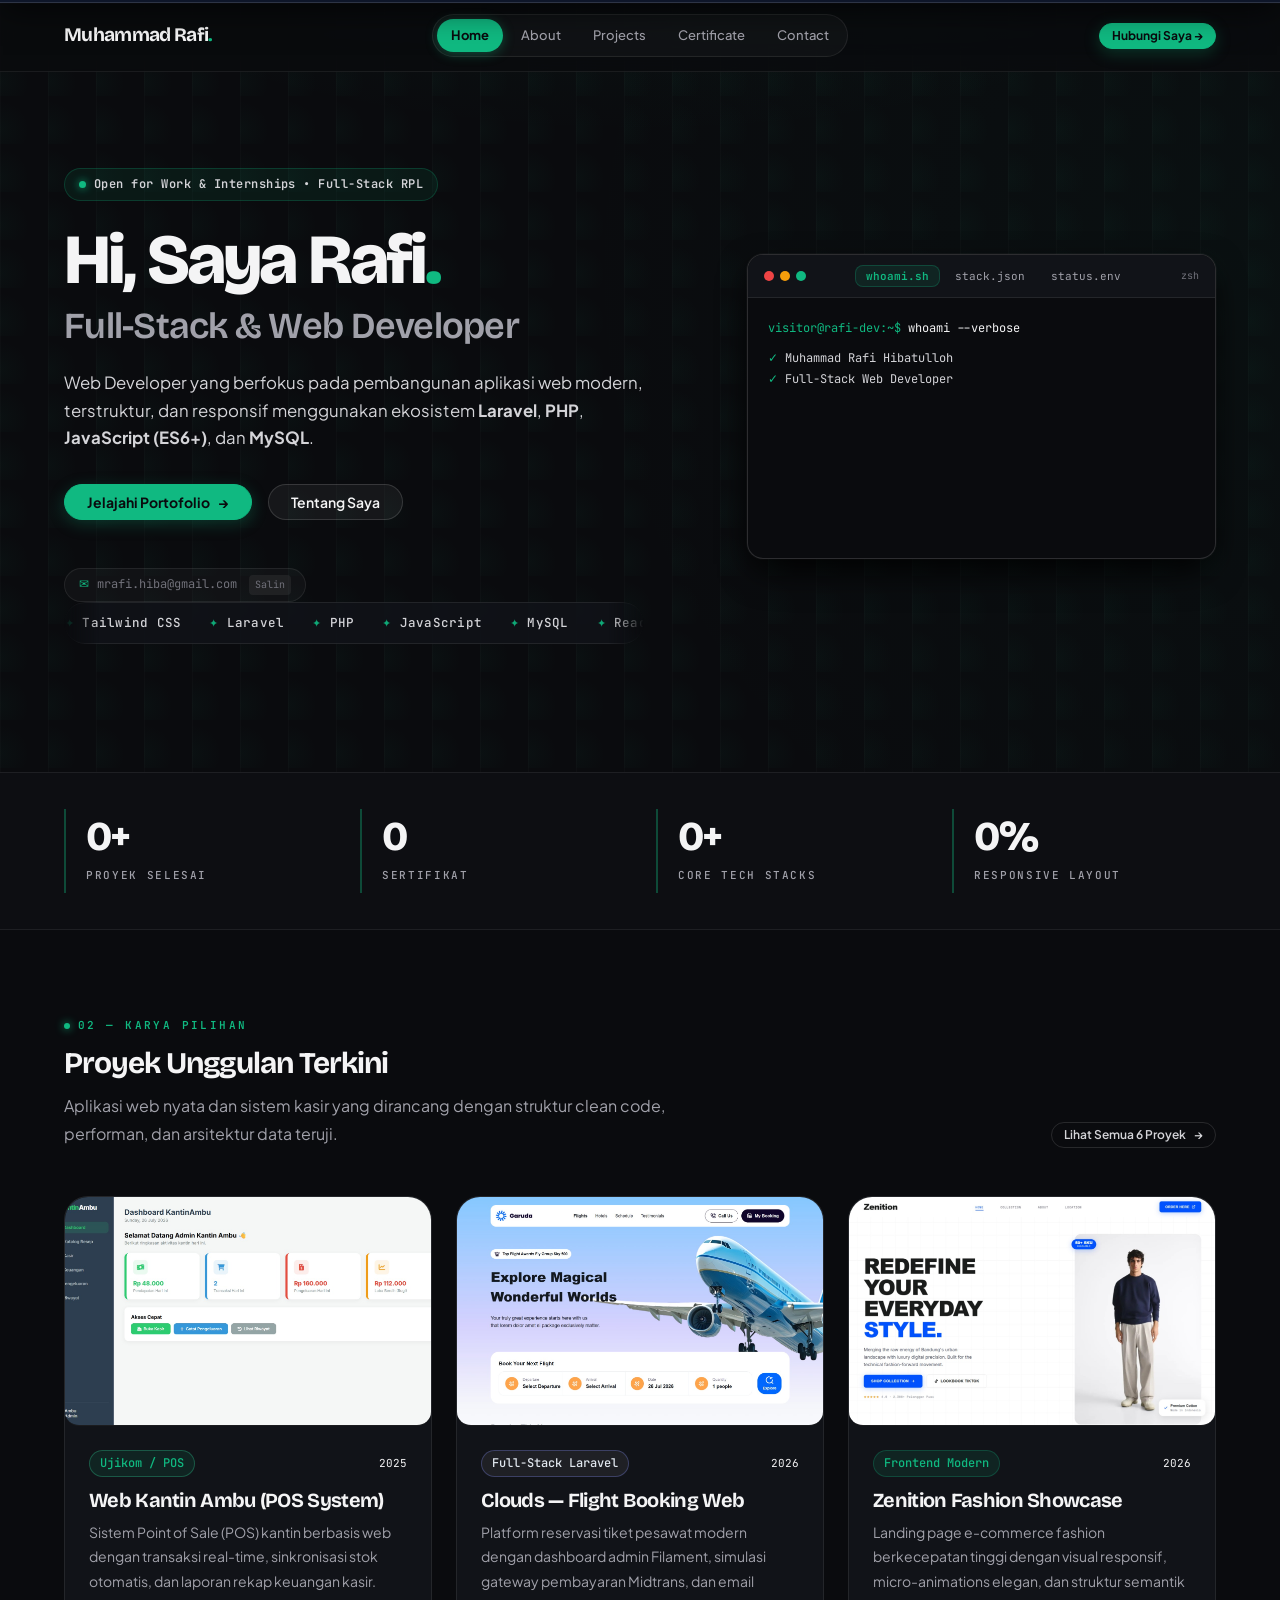
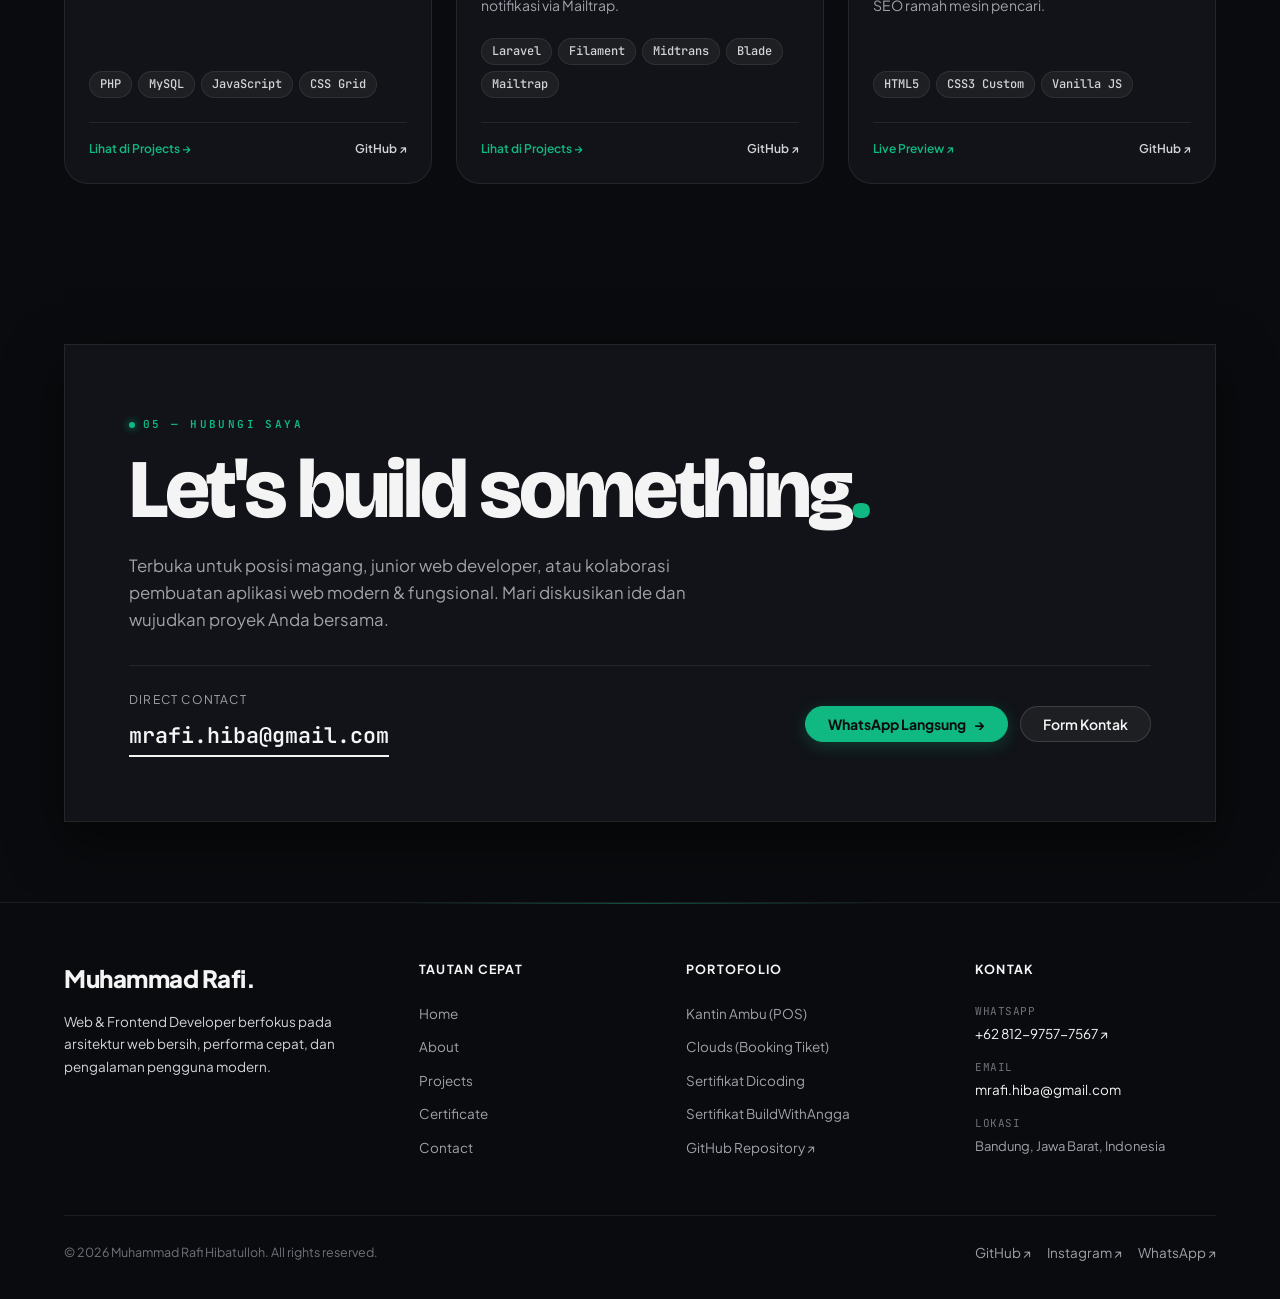
==== commit 949b6315: "feat(home): add interactive multi-tab terminal simulator (whoami.sh, skills.json, contact.env)" ====
--- a/index.html
+++ b/index.html
@@ -166,9 +166,14 @@
               <span class="terminal-dot dot-amber"></span>
               <span class="terminal-dot dot-green"></span>
             </div>
-            <span class="terminal-title">rafi-dev@terminal ~ zsh</span>
+            <!-- Interactive Terminal File Tabs -->
+            <div class="terminal-tabs" role="tablist">
+              <button type="button" class="term-tab active" data-tab="whoami">whoami.sh</button>
+              <button type="button" class="term-tab" data-tab="stack">stack.json</button>
+              <button type="button" class="term-tab" data-tab="status">status.env</button>
+            </div>
             <div style="display:flex; align-items:center; gap:8px;">
-              <span style="font-size:10px; color:var(--text-dim);">UTF-8</span>
+              <span style="font-size:10px; color:var(--text-dim); font-family:var(--font-mono);">zsh</span>
             </div>
           </div>
           <div class="terminal-body" id="typed-output">
--- a/css/style.css
+++ b/css/style.css
@@ -747,6 +747,38 @@
 .dot-amber { background: #f59e0b; }
 .dot-green { background: #10b981; }
 
+
+/* Terminal Tabs */
+.terminal-tabs {
+  display: flex;
+  align-items: center;
+  gap: 4px;
+}
+
+.term-tab {
+  font-family: var(--font-mono);
+  font-size: 11px;
+  color: var(--text-muted);
+  background: transparent;
+  border: 1px solid transparent;
+  padding: 3px 10px;
+  border-radius: var(--radius-sm);
+  cursor: pointer;
+  transition: all var(--transition-fast);
+}
+
+.term-tab:hover {
+  color: var(--text-primary);
+  background: rgba(255, 255, 255, 0.04);
+}
+
+.term-tab.active {
+  color: var(--accent-primary);
+  background: rgba(16, 185, 129, 0.1);
+  border-color: rgba(16, 185, 129, 0.25);
+  font-weight: 600;
+}
+
 .terminal-title {
   font-size: 11px;
   color: var(--text-muted);
@@ -1002,6 +1034,38 @@
   color: var(--text-muted);
   transition: all var(--transition-fast);
   cursor: pointer;
+}
+
+
+/* Category Filter Live Count Badge */
+.filter-badge {
+  display: inline-flex;
+  align-items: center;
+  justify-content: center;
+  background: rgba(255, 255, 255, 0.08);
+  color: var(--text-muted);
+  font-family: var(--font-mono);
+  font-size: 11px;
+  padding: 1px 7px;
+  border-radius: var(--radius-full);
+  margin-left: 6px;
+  transition: all var(--transition-fast);
+}
+
+.filter-btn.active .filter-badge {
+  background: rgba(16, 185, 129, 0.22);
+  color: var(--accent-primary);
+  font-weight: 700;
+}
+
+.qv-trigger-btn {
+  transition: all var(--transition-fast);
+}
+
+.qv-trigger-btn:hover {
+  border-color: var(--accent-primary);
+  color: var(--accent-primary);
+  background: rgba(16, 185, 129, 0.1);
 }
 
 .filter-btn:hover {
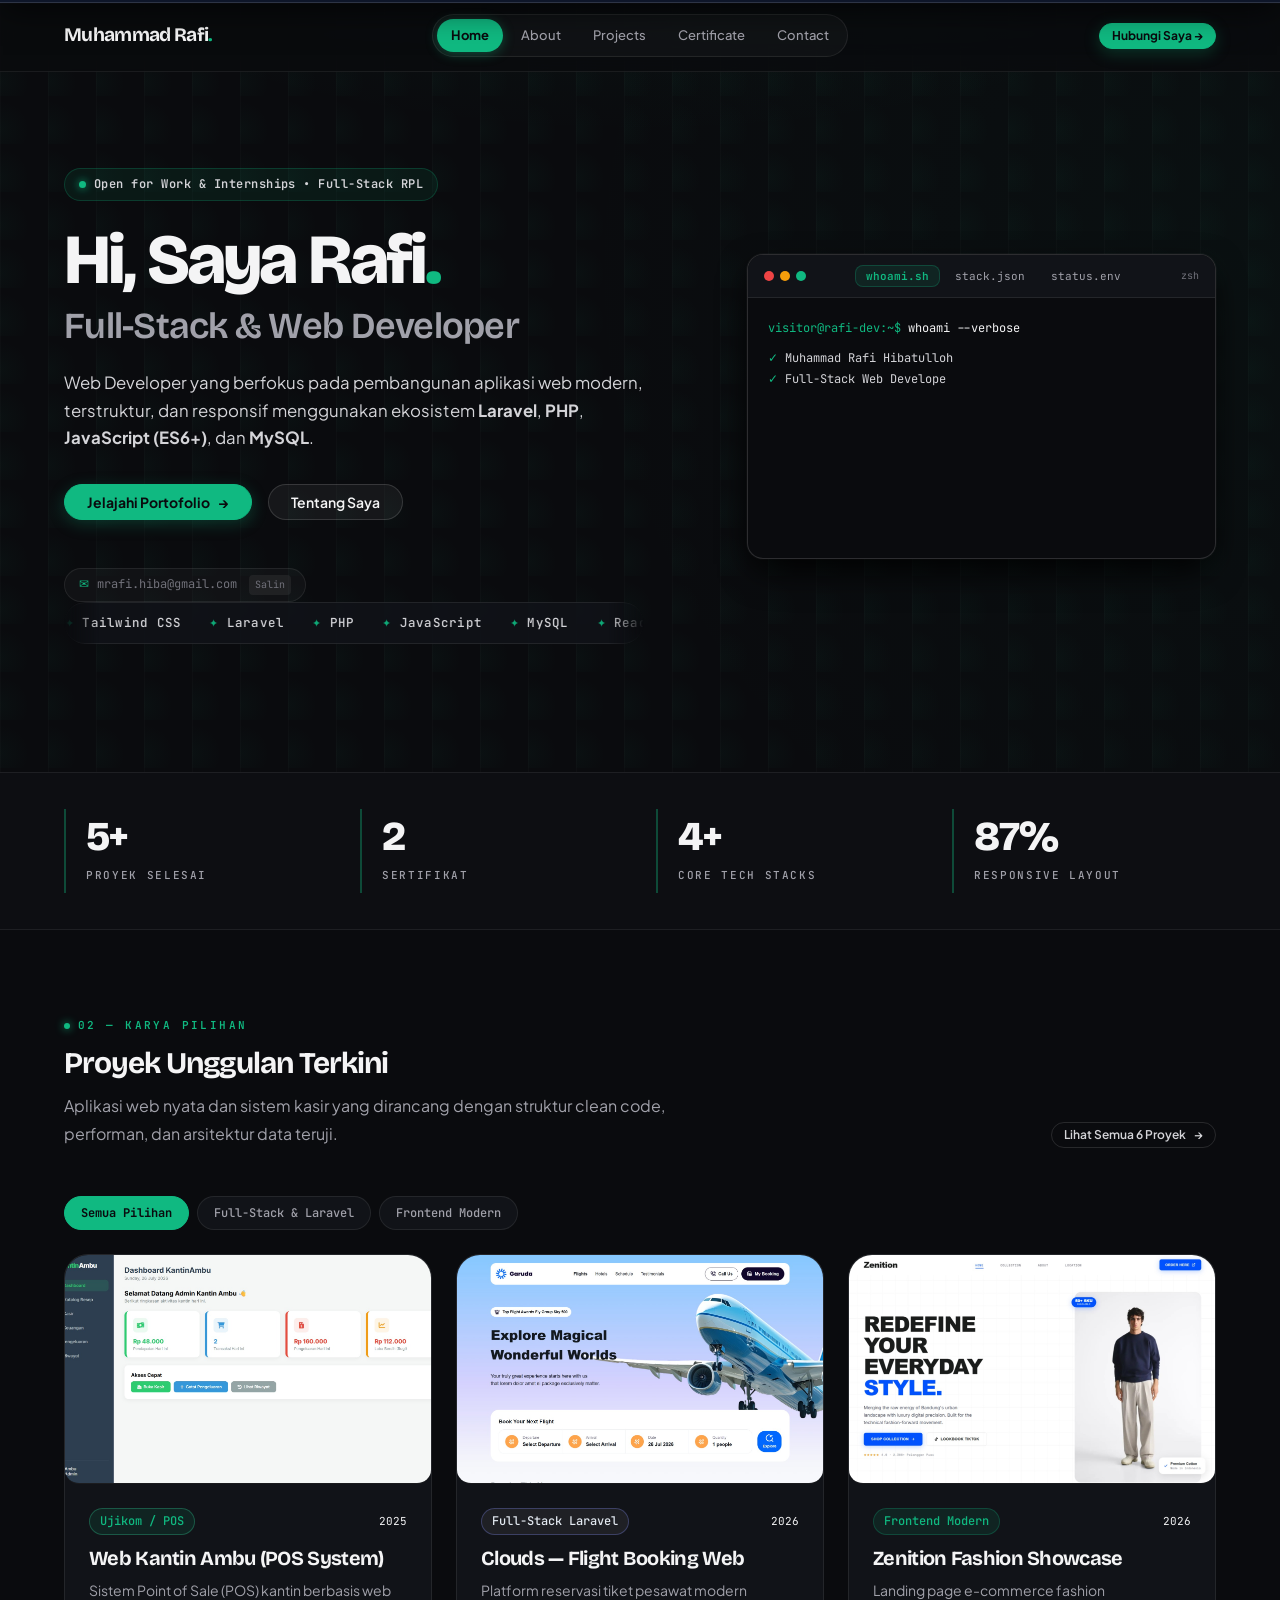
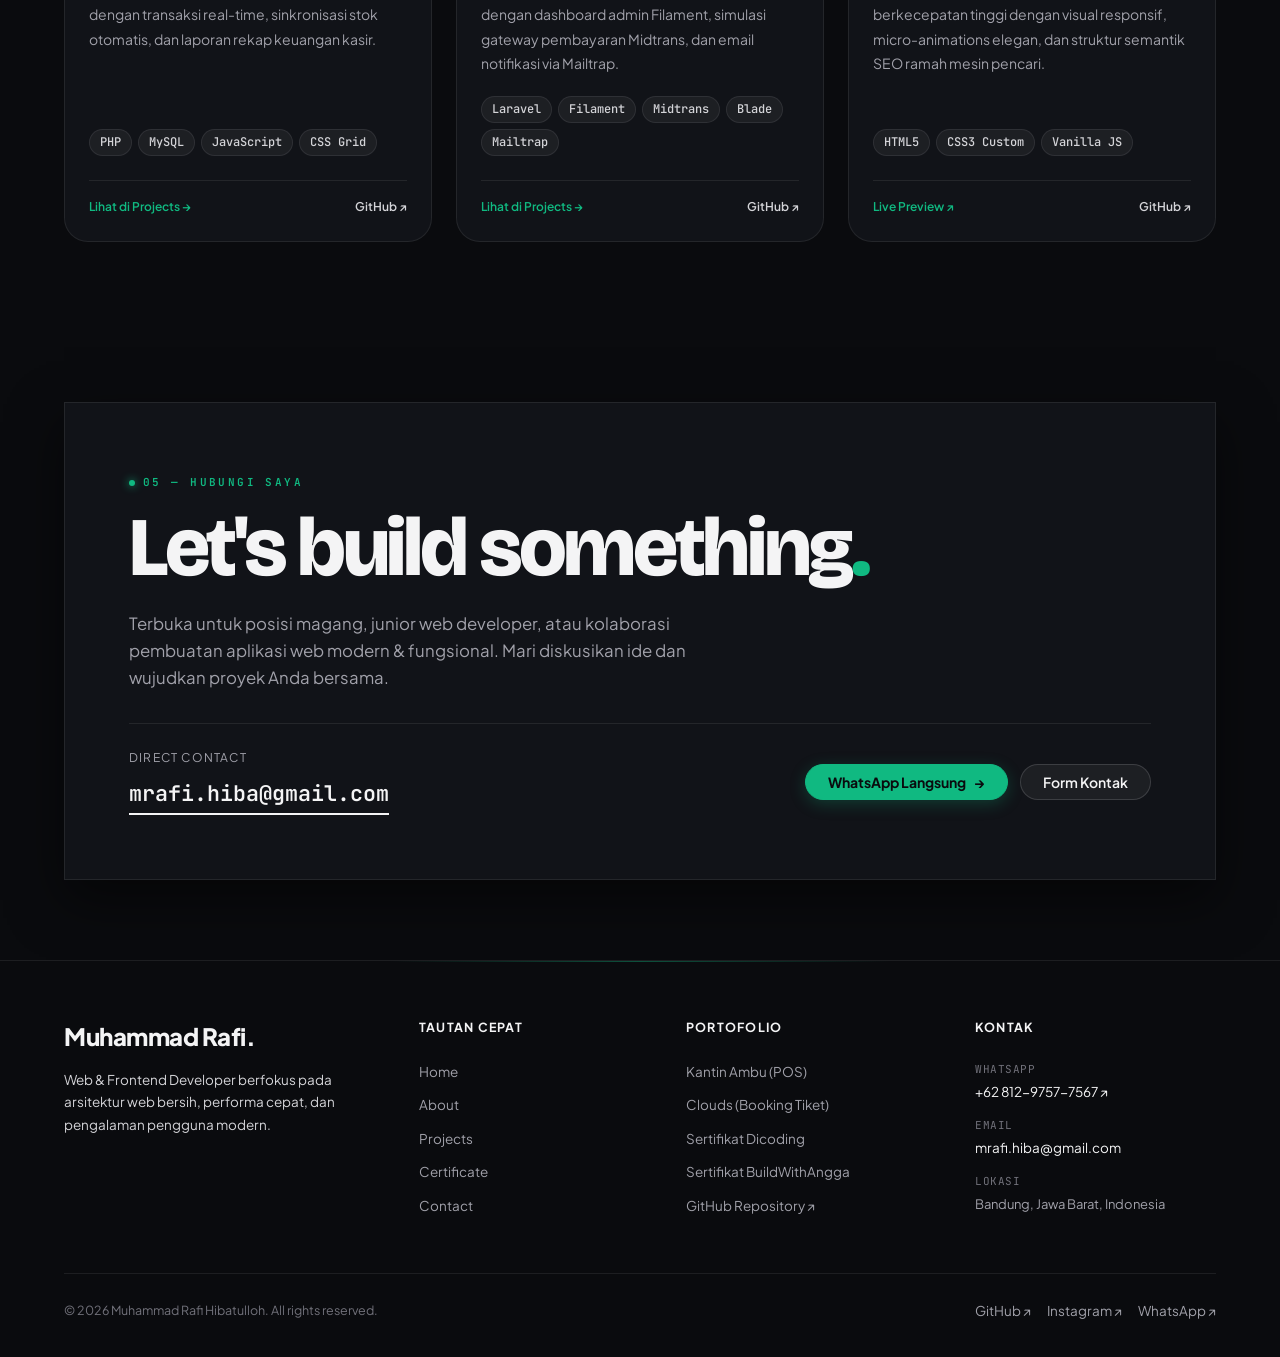
==== commit 73527c1b: "feat(home): add interactive category filter pills to featured works on landing page" ====
--- a/index.html
+++ b/index.html
@@ -223,9 +223,16 @@
           </a>
         </div>
 
-        <div class="grid-3">
+        <!-- Home Featured Interactive Filter Pills -->
+        <div class="home-featured-filters" style="display:flex; gap:8px; margin-bottom:var(--space-6); flex-wrap:wrap;">
+          <button type="button" class="filter-btn active" data-home-filter="all">Semua Pilihan</button>
+          <button type="button" class="filter-btn" data-home-filter="fullstack">Full-Stack &amp; Laravel</button>
+          <button type="button" class="filter-btn" data-home-filter="frontend">Frontend Modern</button>
+        </div>
+
+        <div class="grid-3" id="home-featured-grid">
           <!-- Card 1: Kantin Ambu POS -->
-          <article class="card card-flush project-card tilt-card spotlight-card reveal">
+          <article class="card card-flush project-card tilt-card spotlight-card reveal" data-home-category="fullstack">
             <div class="project-thumb">
               <img src="assets/project/KantinAmbu.jpeg" alt="Tangkapan layar Web Kantin Ambu POS" loading="lazy">
             </div>
@@ -257,7 +264,7 @@
           </article>
 
           <!-- Card 2: Clouds Booking Pesawat -->
-          <article class="card card-flush project-card tilt-card spotlight-card reveal reveal-delay-1">
+          <article class="card card-flush project-card tilt-card spotlight-card reveal reveal-delay-1" data-home-category="fullstack">
             <div class="project-thumb">
               <img src="assets/project/Clouds.jpeg" alt="Tangkapan layar Web Booking Pesawat Clouds" loading="lazy">
             </div>
@@ -290,7 +297,7 @@
           </article>
 
           <!-- Card 3: Zenition Landing Page -->
-          <article class="card card-flush project-card tilt-card spotlight-card reveal reveal-delay-2">
+          <article class="card card-flush project-card tilt-card spotlight-card reveal reveal-delay-2" data-home-category="frontend">
             <div class="project-thumb">
               <img src="assets/project/Zenition.jpeg" alt="Tangkapan layar Landing Page Zenition" loading="lazy">
             </div>
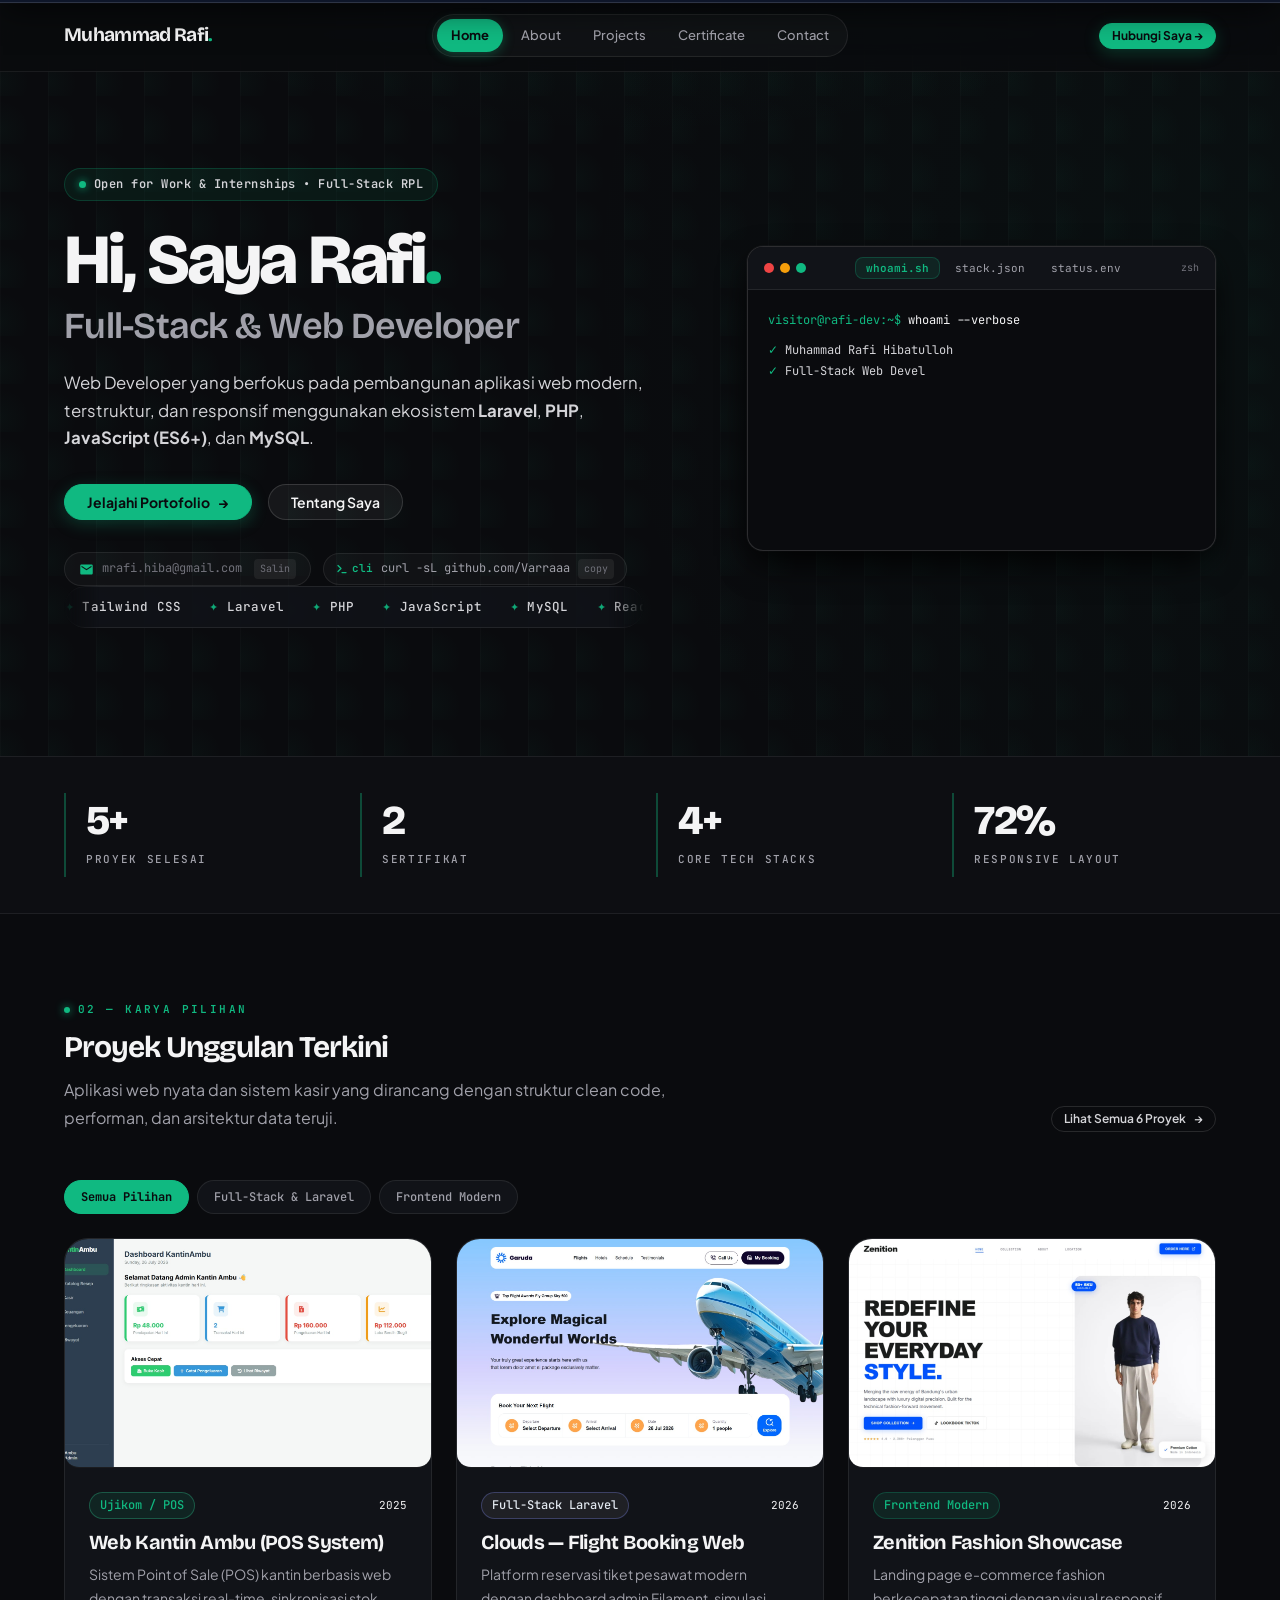
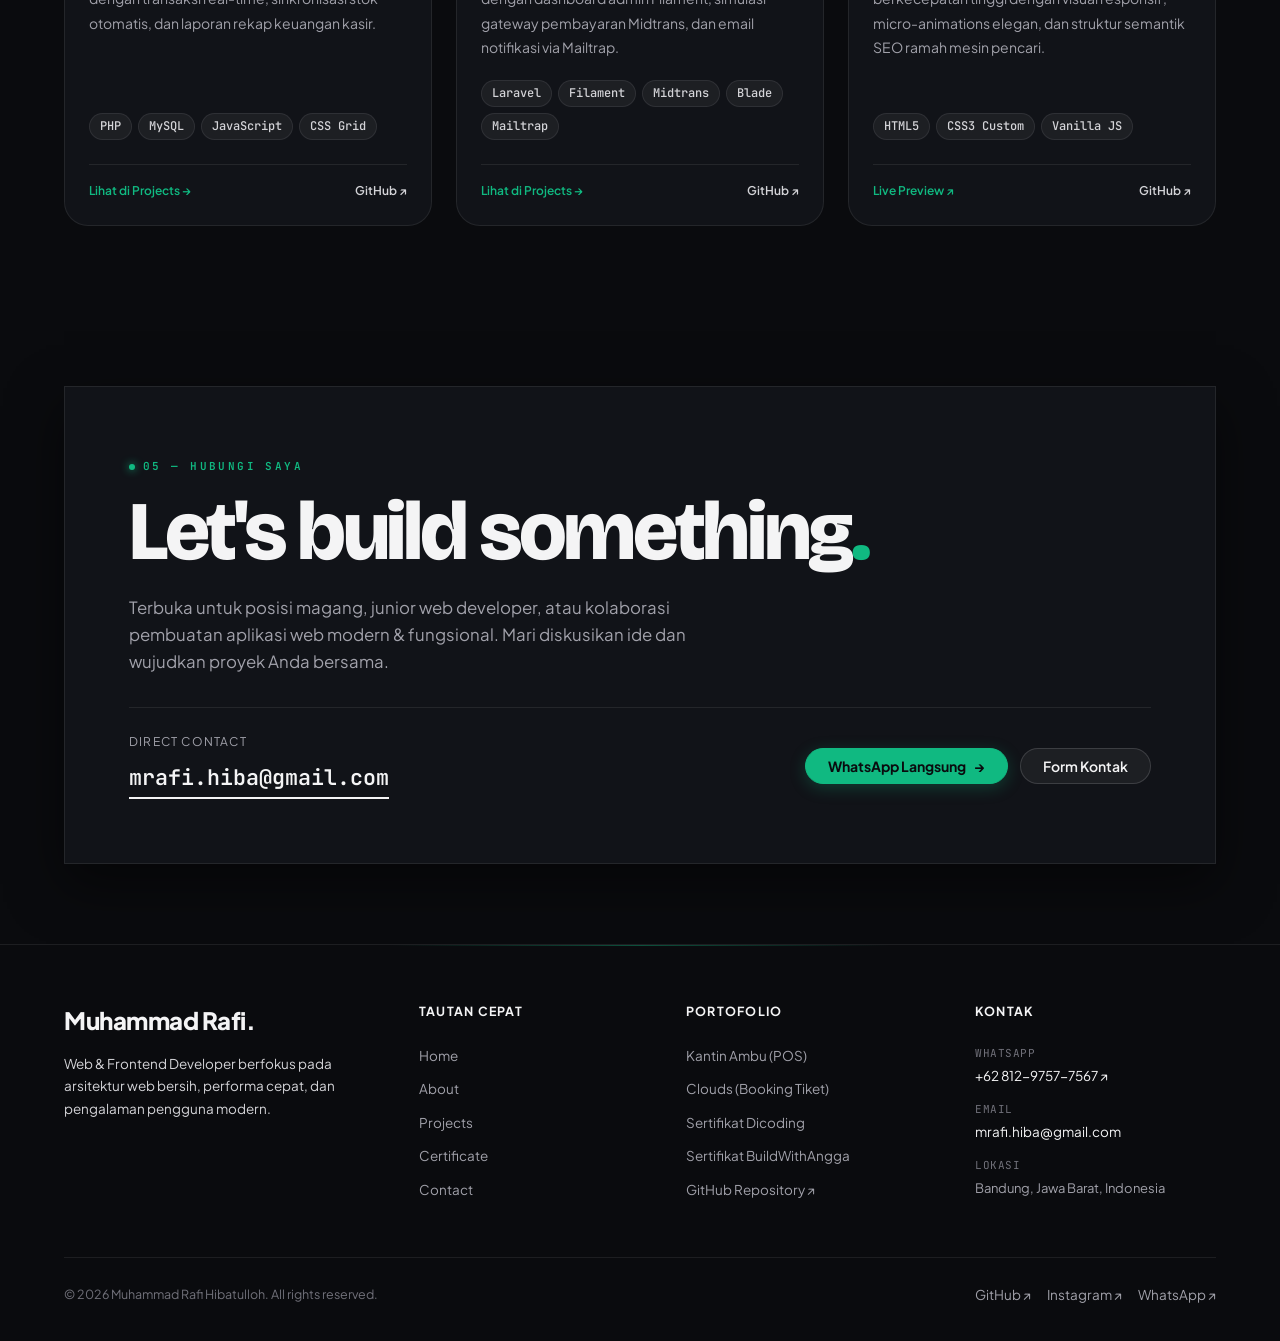
==== commit c2ba6a53: "feat(home): add developer cli command chip & universal clipboard helper" ====
--- a/index.html
+++ b/index.html
@@ -119,11 +119,27 @@
             </a>
           </div>
 
-          <!-- Hero Quick Email Prompt -->
-          <div class="hero-quick-prompt" onclick="window.copyEmailToClipboard('mrafi.hiba@gmail.com')" title="Klik untuk menyalin alamat email">
-            <span style="color:var(--accent-primary);">✉</span>
-            <span>mrafi.hiba@gmail.com</span>
-            <span style="font-size:10px; background:rgba(255,255,255,0.06); padding:2px 6px; border-radius:4px; margin-left:4px;">Salin</span>
+          <!-- Hero Quick Contact & Command Row -->
+          <div style="display:flex; align-items:center; flex-wrap:wrap; gap:var(--space-3); margin-top:var(--space-2);">
+            <div class="hero-quick-prompt" onclick="window.copyEmailToClipboard('mrafi.hiba@gmail.com')" title="Klik untuk menyalin alamat email" style="margin-top:0;">
+              <svg width="15" height="15" viewBox="0 0 24 24" fill="currentColor" style="display:block; color:var(--accent-primary); flex-shrink:0;">
+                <path d="M20 4H4c-1.1 0-1.99.9-1.99 2L2 18c0 1.1.9 2 2 2h16c1.1 0 2-.9 2-2V6c0-1.1-.9-2-2-2zm0 4l-8 5-8-5V6l8 5 8-5v2z"/>
+              </svg>
+              <span>mrafi.hiba@gmail.com</span>
+              <span style="font-size:10px; background:rgba(255,255,255,0.06); padding:2px 6px; border-radius:4px; margin-left:4px;">Salin</span>
+            </div>
+
+            <div class="hero-command-pill" onclick="window.copyToClipboard('curl -sL https://github.com/Varraaa.keys', 'Perintah GitHub SSH Keys disalin!')" title="Klik untuk menyalin perintah developer">
+              <div class="cmd-pill-tag">
+                <svg width="12" height="12" viewBox="0 0 24 24" fill="none" stroke="currentColor" stroke-width="2.5" stroke-linecap="round" stroke-linejoin="round">
+                  <polyline points="4 17 10 11 4 5"></polyline>
+                  <line x1="12" y1="19" x2="20" y2="19"></line>
+                </svg>
+                <span>cli</span>
+              </div>
+              <code class="cmd-pill-code">curl -sL github.com/Varraaa</code>
+              <span class="cmd-pill-action">copy</span>
+            </div>
           </div>
 
           <div class="hero-tech-marquee-wrapper" title="Tech Stack • Arahkan kursor untuk menjeda">
--- a/css/style.css
+++ b/css/style.css
@@ -145,7 +145,25 @@
   -webkit-backdrop-filter: blur(20px);
   border-bottom: 1px solid rgba(255, 255, 255, 0.07);
   z-index: var(--z-sticky);
-  transition: background-color var(--transition-normal), border-color var(--transition-normal);
+  transition: background var(--transition-normal), border-color var(--transition-normal), box-shadow var(--transition-normal);
+}
+
+.navbar.scrolled {
+  background: rgba(10, 11, 14, 0.95);
+  border-bottom-color: rgba(16, 185, 129, 0.22);
+  box-shadow: 0 10px 30px -10px rgba(0, 0, 0, 0.8), 0 1px 0 rgba(16, 185, 129, 0.12);
+}
+
+.scroll-progress-line {
+  position: absolute;
+  bottom: 0;
+  left: 0;
+  height: 2px;
+  width: 0%;
+  background: linear-gradient(90deg, var(--accent-primary), var(--accent-secondary));
+  transition: width 0.1s ease-out;
+  pointer-events: none;
+  z-index: 10;
 }
 
 .navbar-inner {
@@ -1529,6 +1547,11 @@
   transform: translateX(4px);
 }
 
+.contact-channel-card:hover .channel-icon-box {
+  transform: scale(1.08) rotate(2deg);
+  transition: transform var(--transition-bounce);
+}
+
 .channel-icon-box {
   width: 44px;
   height: 44px;
@@ -2701,3 +2724,53 @@
   opacity: 1;
   transform: translateY(0);
 }
+
+.tech-card-icon-box {
+  transition: transform var(--transition-bounce);
+}
+.card:hover .tech-card-icon-box {
+  transform: scale(1.08) translateY(-2px);
+}
+
+.hero-command-pill {
+  display: inline-flex;
+  align-items: center;
+  gap: var(--space-2);
+  background: rgba(255, 255, 255, 0.03);
+  border: 1px solid var(--border-subtle);
+  border-radius: var(--radius-full);
+  padding: 5px 12px;
+  font-family: var(--font-mono);
+  font-size: var(--text-xs);
+  color: var(--text-secondary);
+  cursor: pointer;
+  transition: all var(--transition-fast);
+  width: fit-content;
+}
+.hero-command-pill:hover {
+  border-color: var(--accent-primary);
+  background: rgba(16, 185, 129, 0.08);
+  color: var(--text-primary);
+  transform: translateY(-1px);
+}
+.cmd-pill-tag {
+  display: inline-flex;
+  align-items: center;
+  gap: 4px;
+  color: var(--accent-primary);
+  font-size: 11px;
+  font-weight: 600;
+}
+.cmd-pill-code {
+  color: var(--text-muted);
+}
+.hero-command-pill:hover .cmd-pill-code {
+  color: var(--text-primary);
+}
+.cmd-pill-action {
+  font-size: 10px;
+  background: rgba(255, 255, 255, 0.06);
+  padding: 2px 6px;
+  border-radius: 4px;
+  color: var(--text-dim);
+}
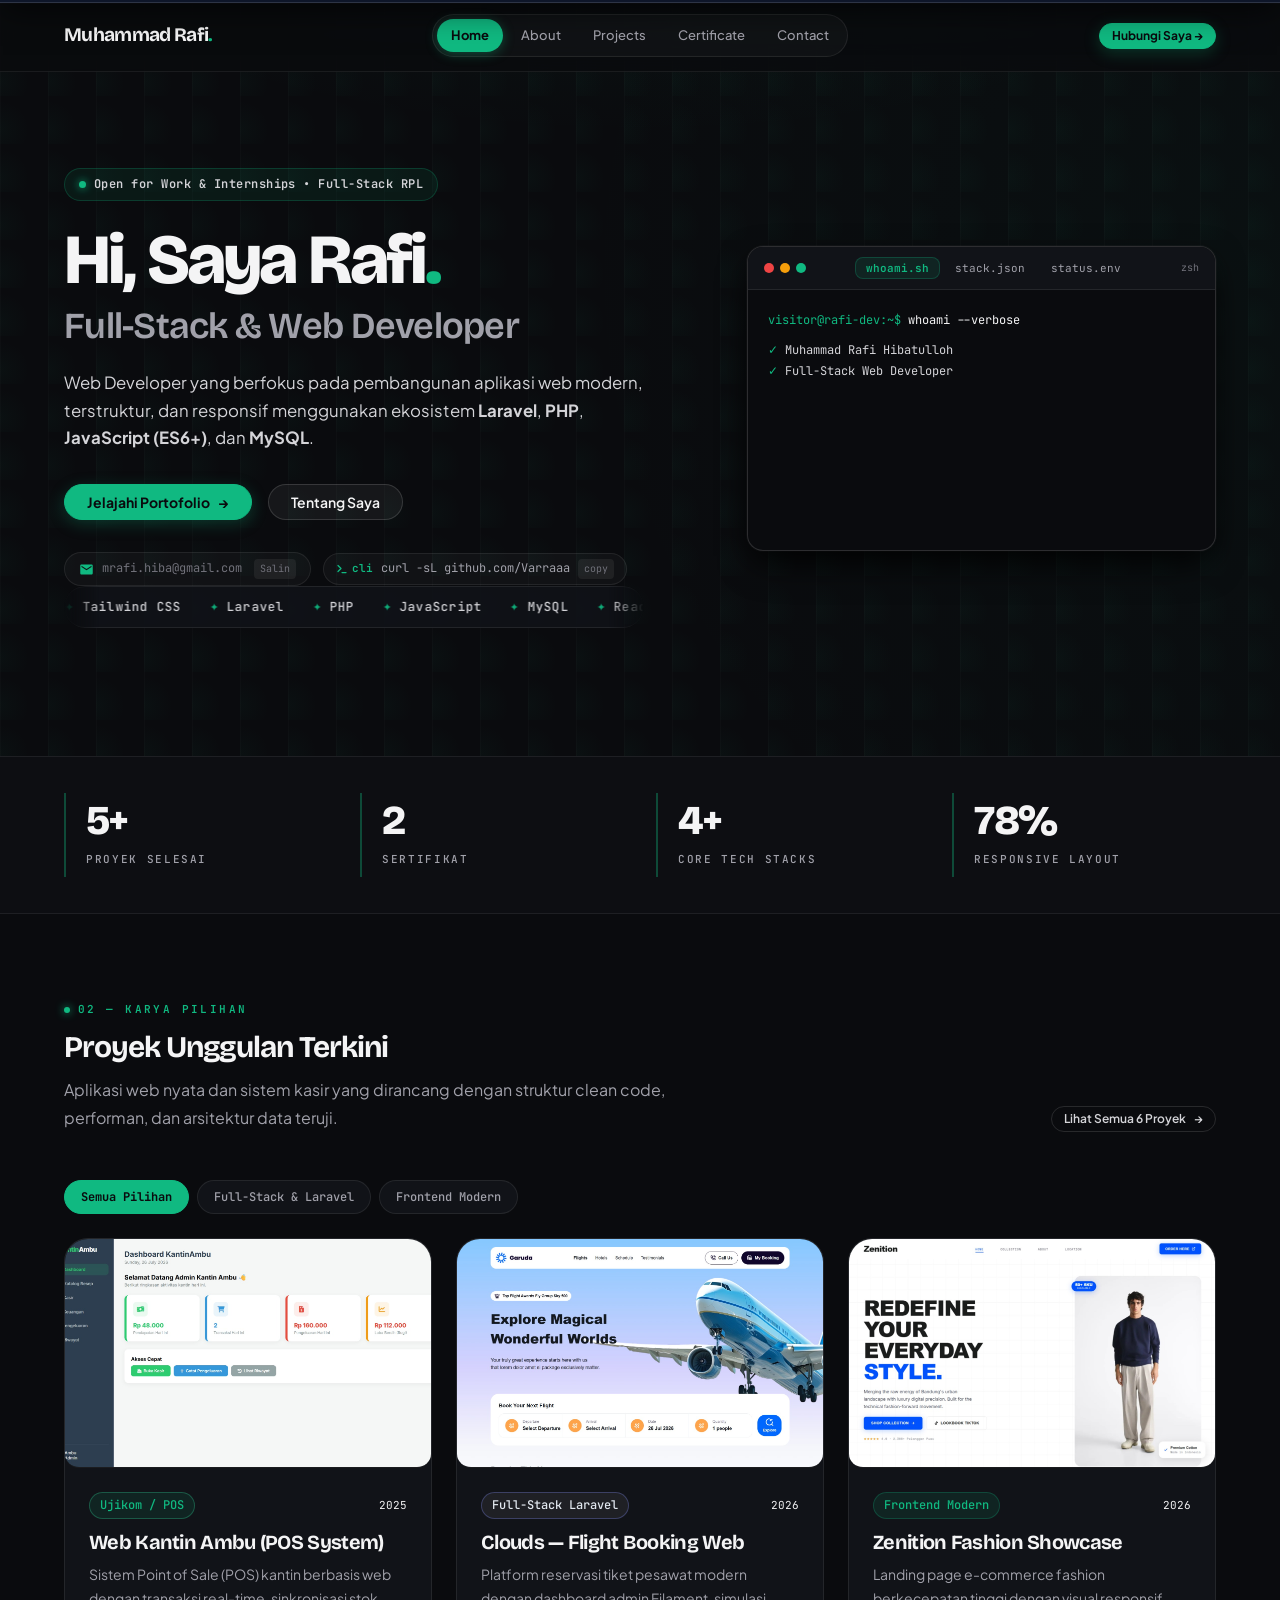
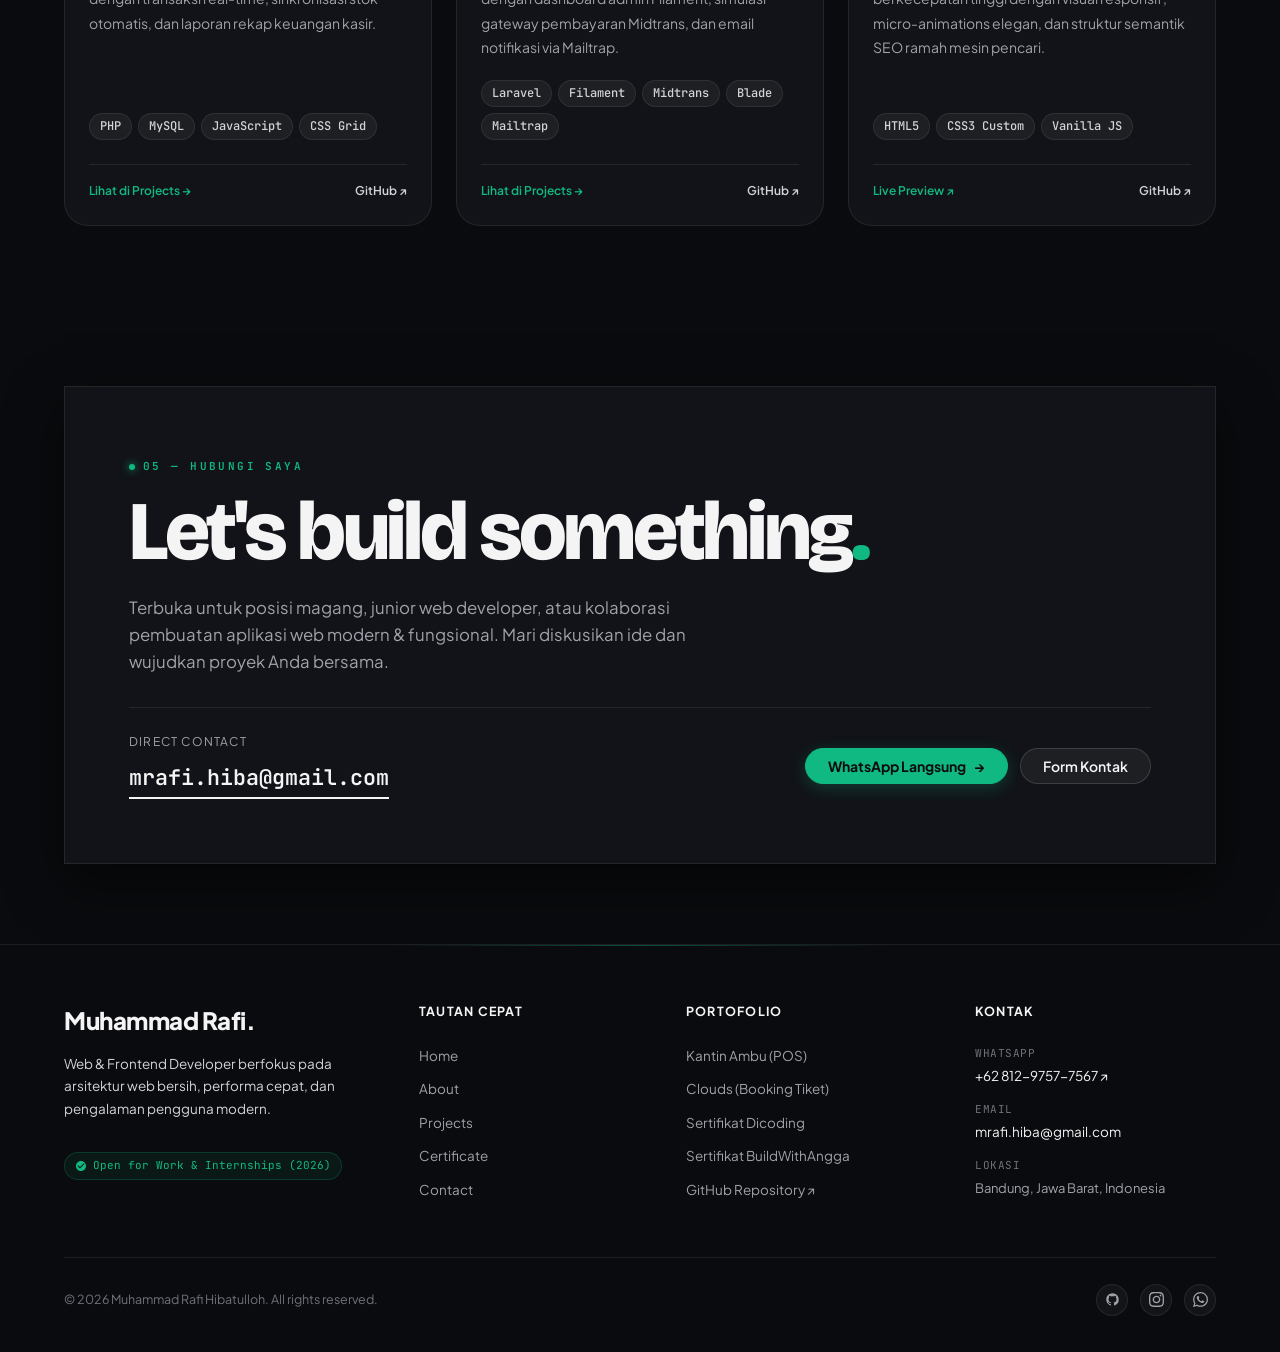
==== commit 3375a1fa: "feat(footer): standardize availability status chip & official svg social icons across all pages" ====
--- a/index.html
+++ b/index.html
@@ -392,6 +392,12 @@
           <p class="footer-brand-desc">
             Web & Frontend Developer berfokus pada arsitektur web bersih, performa cepat, dan pengalaman pengguna modern.
           </p>
+          <div class="footer-status-chip" style="display:inline-flex; align-items:center; gap:6px; margin-top:var(--space-3); padding:4px 10px; border-radius:var(--radius-full); background:rgba(16,185,129,0.08); border:1px solid rgba(16,185,129,0.2); font-size:11px; font-family:var(--font-mono); color:var(--accent-emerald);">
+            <svg width="12" height="12" viewBox="0 0 24 24" fill="currentColor" style="display:block;">
+              <path d="M12 2C6.48 2 2 6.48 2 12s4.48 10 10 10 10-4.48 10-10S17.52 2 12 2zm-2 15l-5-5 1.41-1.41L10 14.17l7.59-7.59L19 8l-9 9z"/>
+            </svg>
+            <span>Open for Work &amp; Internships (2026)</span>
+          </div>
         </div>
 
         <!-- Kolom 2: Tautan Cepat -->
@@ -453,10 +459,16 @@
           &copy; <span id="year">2026</span> Muhammad Rafi Hibatulloh. All rights reserved.
         </p>
         <div class="footer-bottom-actions">
-          <div style="display:flex; gap:var(--space-4);">
-            <a href="https://github.com/Varraaa" target="_blank" rel="noopener noreferrer" class="footer-nav-link">GitHub ↗</a>
-            <a href="https://www.instagram.com/rafihibatullohh" target="_blank" rel="noopener noreferrer" class="footer-nav-link">Instagram ↗</a>
-            <a href="https://wa.me/6281297577567" target="_blank" rel="noopener noreferrer" class="footer-nav-link">WhatsApp ↗</a>
+          <div style="display:flex; align-items:center; gap:var(--space-3);">
+            <a href="https://github.com/Varraaa" target="_blank" rel="noopener noreferrer" class="footer-social-icon-btn" aria-label="GitHub Profile" title="GitHub">
+              <svg width="15" height="15" viewBox="0 0 24 24" fill="currentColor"><path fill-rule="evenodd" clip-rule="evenodd" d="M12 2C6.477 2 2 6.484 2 12.017c0 4.425 2.865 8.18 6.839 9.504.5.092.682-.217.682-.483 0-.237-.008-.868-.013-1.703-2.782.605-3.369-1.343-3.369-1.343-.454-1.158-1.11-1.466-1.11-1.466-.908-.62.069-.608.069-.608 1.003.07 1.53 1.032 1.53 1.032.892 1.53 2.341 1.088 2.91.832.092-.647.35-1.088.636-1.338-2.22-.253-4.555-1.113-4.555-4.951 0-1.093.39-1.988 1.029-2.688-.103-.253-.446-1.272.098-2.65 0 0 .84-.27 2.75 1.026A9.564 9.564 0 0112 6.844c.85.004 1.705.115 2.504.337 1.909-1.296 2.747-1.027 2.747-1.027.546 1.379.202 2.398.1 2.651.64.7 1.028 1.595 1.028 2.688 0 3.848-2.339 4.695-4.566 4.943.359.309.678.92.678 1.855 0 1.338-.012 2.419-.012 2.747 0 .268.18.58.688.482A10.019 10.019 0 0022 12.017C22 6.484 17.522 2 12 2z"/></svg>
+            </a>
+            <a href="https://www.instagram.com/rafihibatullohh" target="_blank" rel="noopener noreferrer" class="footer-social-icon-btn" aria-label="Instagram Profile" title="Instagram">
+              <svg width="15" height="15" viewBox="0 0 24 24" fill="currentColor"><path d="M12 2.163c3.204 0 3.584.012 4.85.07 3.252.148 4.771 1.691 4.919 4.919.058 1.265.069 1.645.069 4.849 0 3.205-.012 3.584-.069 4.849-.149 3.225-1.664 4.771-4.919 4.919-1.266.058-1.644.07-4.85.07-3.204 0-3.584-.012-4.849-.07-3.26-.149-4.771-1.699-4.919-4.92-.058-1.265-.07-1.644-.07-4.849 0-3.204.013-3.583.07-4.849.149-3.227 1.664-4.771 4.919-4.919 1.266-.057 1.645-.069 4.849-.069zm0-2.163c-3.259 0-3.667.014-4.947.072-4.358.2-6.78 2.618-6.98 6.98-.059 1.281-.073 1.689-.073 4.948 0 3.259.014 3.668.072 4.948.2 4.358 2.618 6.78 6.98 6.98 1.281.058 1.689.072 4.948.072 3.259 0 3.668-.014 4.948-.072 4.354-.2 6.782-2.618 6.979-6.98.059-1.28.073-1.689.073-4.948 0-3.259-.014-3.667-.072-4.947-.196-4.354-2.617-6.78-6.979-6.98-1.281-.059-1.69-.073-4.949-.073zm0 5.838c-3.403 0-6.162 2.759-6.162 6.162s2.759 6.163 6.162 6.163 6.162-2.759 6.162-6.163c0-3.403-2.759-6.162-6.162-6.162zm0 10.162c-2.209 0-4-1.79-4-4 0-2.209 1.791-4 4-4s4 1.791 4 4c0 2.21-1.791 4-4 4zm6.406-11.845c-.796 0-1.441.645-1.441 1.44s.645 1.44 1.441 1.44c.795 0 1.439-.645 1.439-1.44s-.644-1.44-1.439-1.44z"/></svg>
+            </a>
+            <a href="https://wa.me/6281297577567" target="_blank" rel="noopener noreferrer" class="footer-social-icon-btn" aria-label="WhatsApp Direct" title="WhatsApp">
+              <svg width="15" height="15" viewBox="0 0 24 24" fill="currentColor"><path d="M17.472 14.382c-.297-.149-1.758-.867-2.03-.967-.273-.099-.471-.148-.67.15-.197.297-.767.966-.94 1.164-.173.199-.347.223-.644.075-.297-.15-1.255-.463-2.39-1.475-.883-.788-1.48-1.761-1.653-2.059-.173-.297-.018-.458.13-.606.134-.133.298-.347.446-.52.149-.174.198-.298.298-.497.099-.198.05-.371-.025-.52-.075-.149-.669-1.612-.916-2.207-.242-.579-.487-.5-.669-.51-.173-.008-.371-.01-.57-.01-.198 0-.52.074-.792.372-.272.297-1.04 1.016-1.04 2.479 0 1.462 1.065 2.875 1.213 3.074.149.198 2.096 3.2 5.077 4.487.709.306 1.262.489 1.694.625.712.227 1.36.195 1.871.118.571-.085 1.758-.719 2.006-1.413.248-.694.248-1.289.173-1.413-.074-.124-.272-.198-.57-.347m-5.421 7.403h-.004a9.87 9.87 0 01-5.031-1.378l-.361-.214-3.741.982.998-3.648-.235-.374a9.86 9.86 0 01-1.51-5.26c.001-5.45 4.436-9.884 9.888-9.884 2.64 0 5.122 1.03 6.988 2.898a9.825 9.825 0 012.893 6.994c-.003 5.45-4.437 9.884-9.885 9.884m8.413-18.297A11.815 11.815 0 0012.05 0C5.495 0 .16 5.335.157 11.892c0 2.096.547 4.142 1.588 5.945L0 24l6.335-1.662a11.835 11.835 0 005.711 1.455h.005c6.554 0 11.89-5.335 11.893-11.893a11.821 11.821 0 00-3.48-8.413z"/></svg>
+            </a>
           </div>
         </div>
       </div>
--- a/css/style.css
+++ b/css/style.css
@@ -1738,12 +1738,12 @@
 }
 
 .palette-modal {
-  background: #0d1527;
-  border: 1px solid var(--border-medium);
+  background: #0d1017;
+  border: 1px solid rgba(16, 185, 129, 0.25);
   border-radius: var(--radius-lg);
   width: 100%;
   max-width: 580px;
-  box-shadow: var(--shadow-lg), 0 0 50px -10px rgba(56, 189, 248, 0.35);
+  box-shadow: var(--shadow-lg), 0 0 50px -10px rgba(16, 185, 129, 0.2);
   overflow: hidden;
   animation: modalPopIn 0.25s cubic-bezier(0.16, 1, 0.3, 1);
 }
@@ -2774,3 +2774,22 @@
   border-radius: 4px;
   color: var(--text-dim);
 }
+
+.footer-social-icon-btn {
+  display: inline-flex;
+  align-items: center;
+  justify-content: center;
+  width: 32px;
+  height: 32px;
+  border-radius: var(--radius-full);
+  background: rgba(255, 255, 255, 0.04);
+  border: 1px solid var(--border-subtle);
+  color: var(--text-muted);
+  transition: all var(--transition-fast);
+}
+.footer-social-icon-btn:hover {
+  color: var(--accent-primary);
+  border-color: var(--accent-primary);
+  background: rgba(16, 185, 129, 0.1);
+  transform: translateY(-2px);
+}
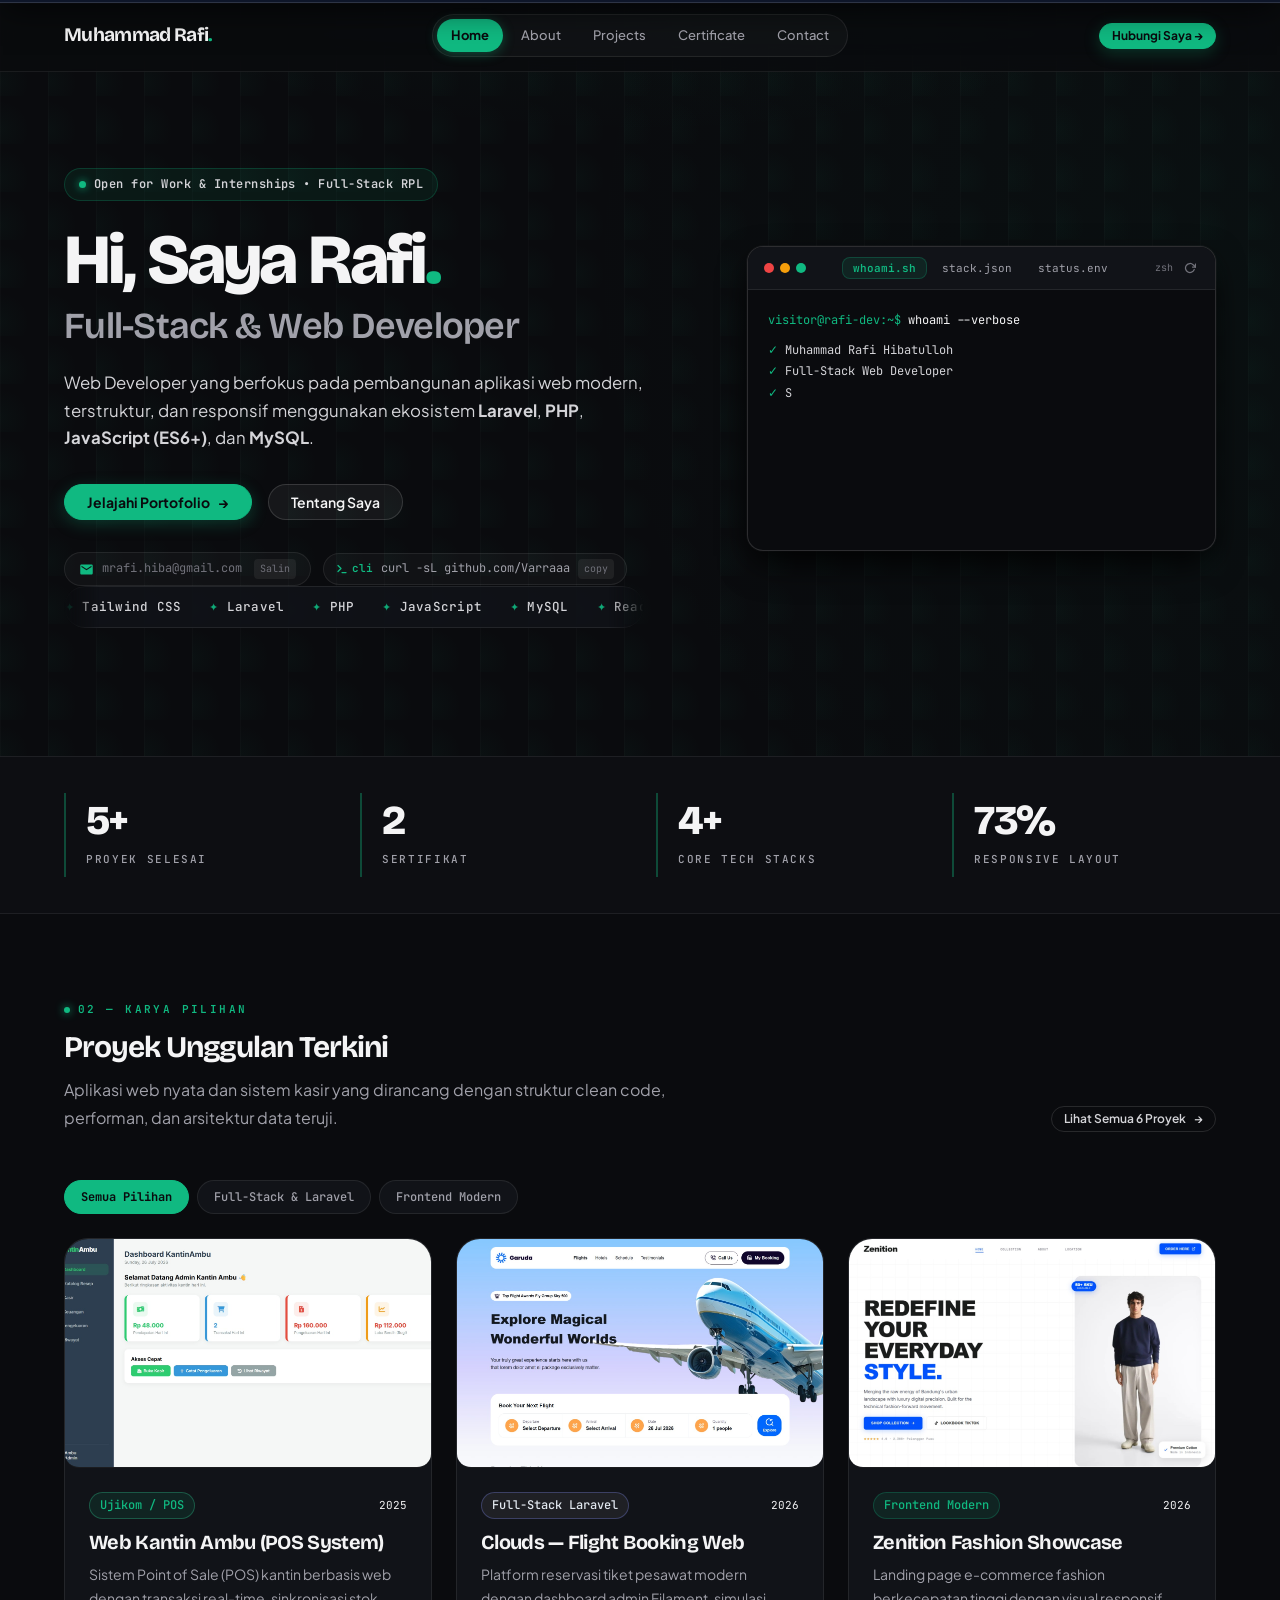
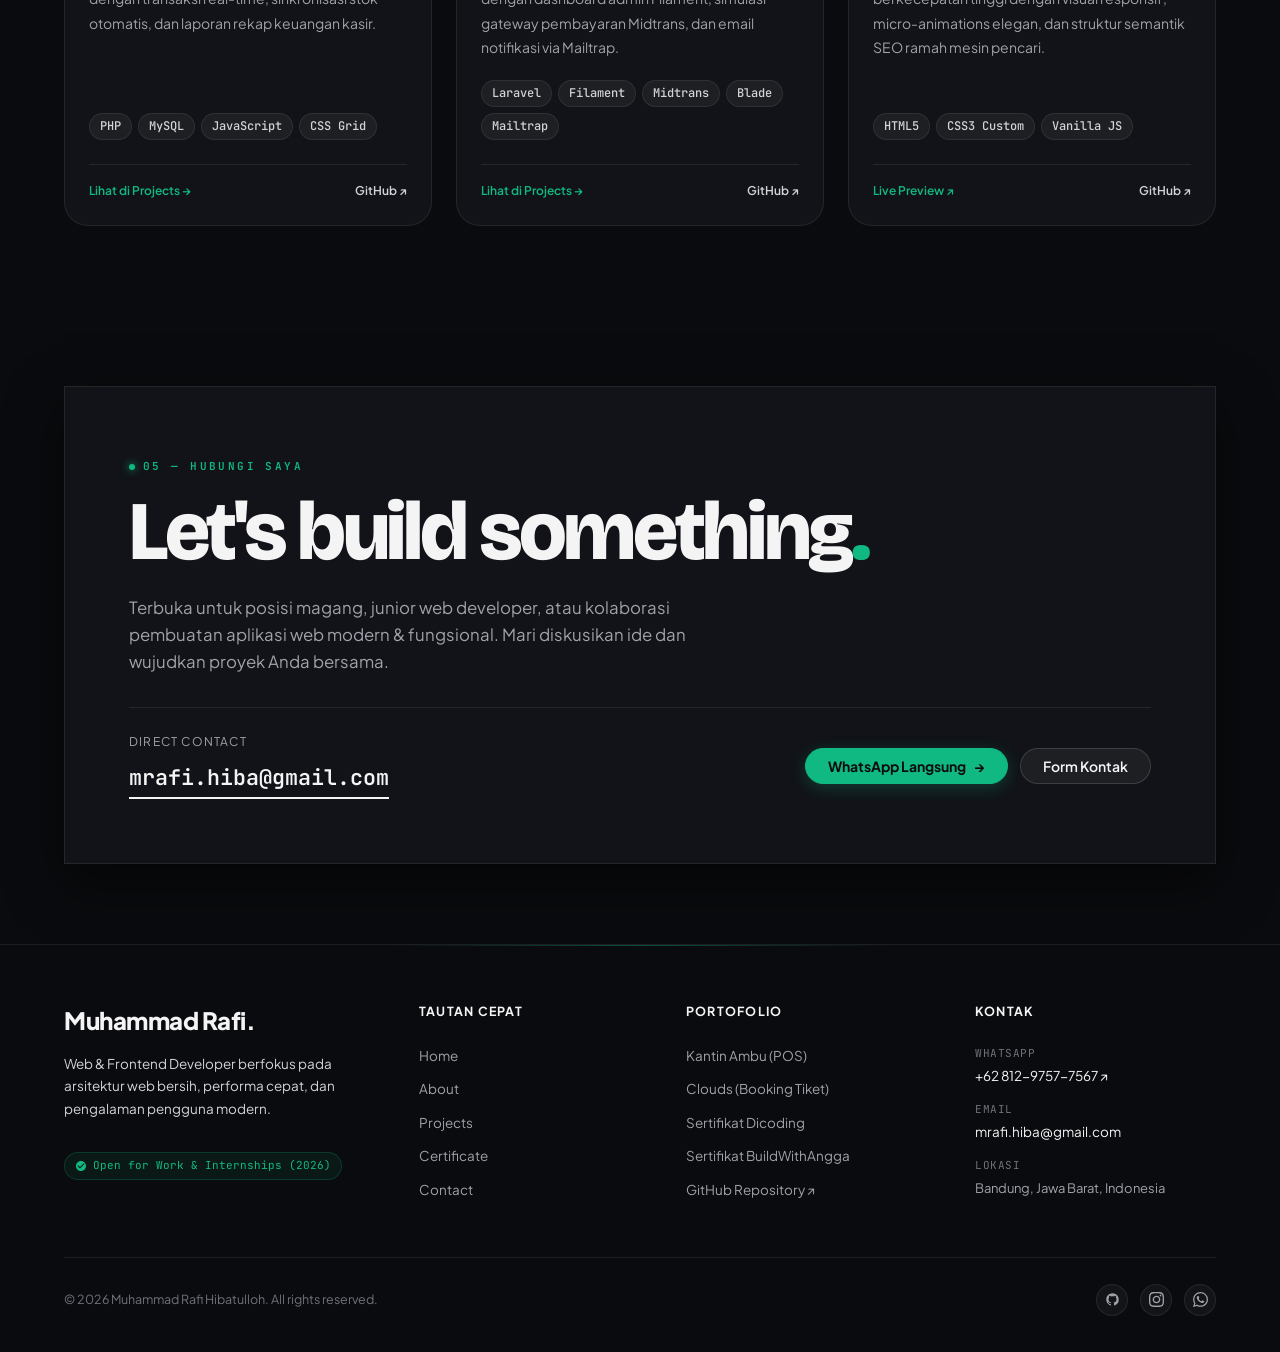
==== commit 05c558a4: "feat(terminal): add interactive replay controller button with typing reset simulation" ====
--- a/index.html
+++ b/index.html
@@ -190,6 +190,12 @@
             </div>
             <div style="display:flex; align-items:center; gap:8px;">
               <span style="font-size:10px; color:var(--text-dim); font-family:var(--font-mono);">zsh</span>
+              <button type="button" id="term-replay-btn" class="term-replay-btn" title="Ketik ulang simulasi terminal" aria-label="Ketik ulang simulasi terminal">
+                <svg width="12" height="12" viewBox="0 0 24 24" fill="none" stroke="currentColor" stroke-width="2.5" stroke-linecap="round" stroke-linejoin="round">
+                  <path d="M23 4v6h-6"></path>
+                  <path d="M20.49 15a9 9 0 1 1-2.12-9.36L23 10"></path>
+                </svg>
+              </button>
             </div>
           </div>
           <div class="terminal-body" id="typed-output">
--- a/css/style.css
+++ b/css/style.css
@@ -54,6 +54,26 @@
 }
 ::-webkit-scrollbar-thumb:hover {
   background: var(--accent-primary);
+}
+
+/* Custom Selection Highlight */
+::selection {
+  background: rgba(16, 185, 129, 0.28);
+  color: #f1f5f9;
+}
+::-moz-selection {
+  background: rgba(16, 185, 129, 0.28);
+  color: #f1f5f9;
+}
+
+/* Accessible High-Contrast Focus Visible */
+a:focus-visible,
+button:focus-visible,
+input:focus-visible,
+textarea:focus-visible,
+select:focus-visible {
+  outline: 2px solid var(--accent-primary);
+  outline-offset: 2px;
 }
 
 /* Typography Defaults - Editorial Display Hierarchy */
@@ -1436,9 +1456,9 @@
 }
 
 .tech-badge-item:hover {
-  background: rgba(56, 189, 248, 0.08);
-  border-color: rgba(56, 189, 248, 0.2);
-  transform: translateX(3px);
+  background: rgba(16, 185, 129, 0.08);
+  border-color: rgba(16, 185, 129, 0.25);
+  transform: translateX(4px);
 }
 
 .tech-badge-name {
@@ -1606,8 +1626,9 @@
 .form-textarea:focus {
   outline: none;
   border-color: var(--accent-primary);
-  box-shadow: 0 0 0 3px var(--accent-primary-subtle);
-  background: #0e172a;
+  box-shadow: 0 0 0 3px rgba(16, 185, 129, 0.16);
+  background: #0f1219;
+  transform: translateY(-1px);
 }
 
 .form-input.is-invalid,
@@ -2793,3 +2814,20 @@
   background: rgba(16, 185, 129, 0.1);
   transform: translateY(-2px);
 }
+
+.term-replay-btn {
+  background: transparent;
+  border: none;
+  color: var(--text-dim);
+  cursor: pointer;
+  display: inline-flex;
+  align-items: center;
+  justify-content: center;
+  padding: 3px;
+  border-radius: var(--radius-sm);
+  transition: all var(--transition-fast);
+}
+.term-replay-btn:hover {
+  color: var(--accent-primary);
+  transform: rotate(45deg);
+}
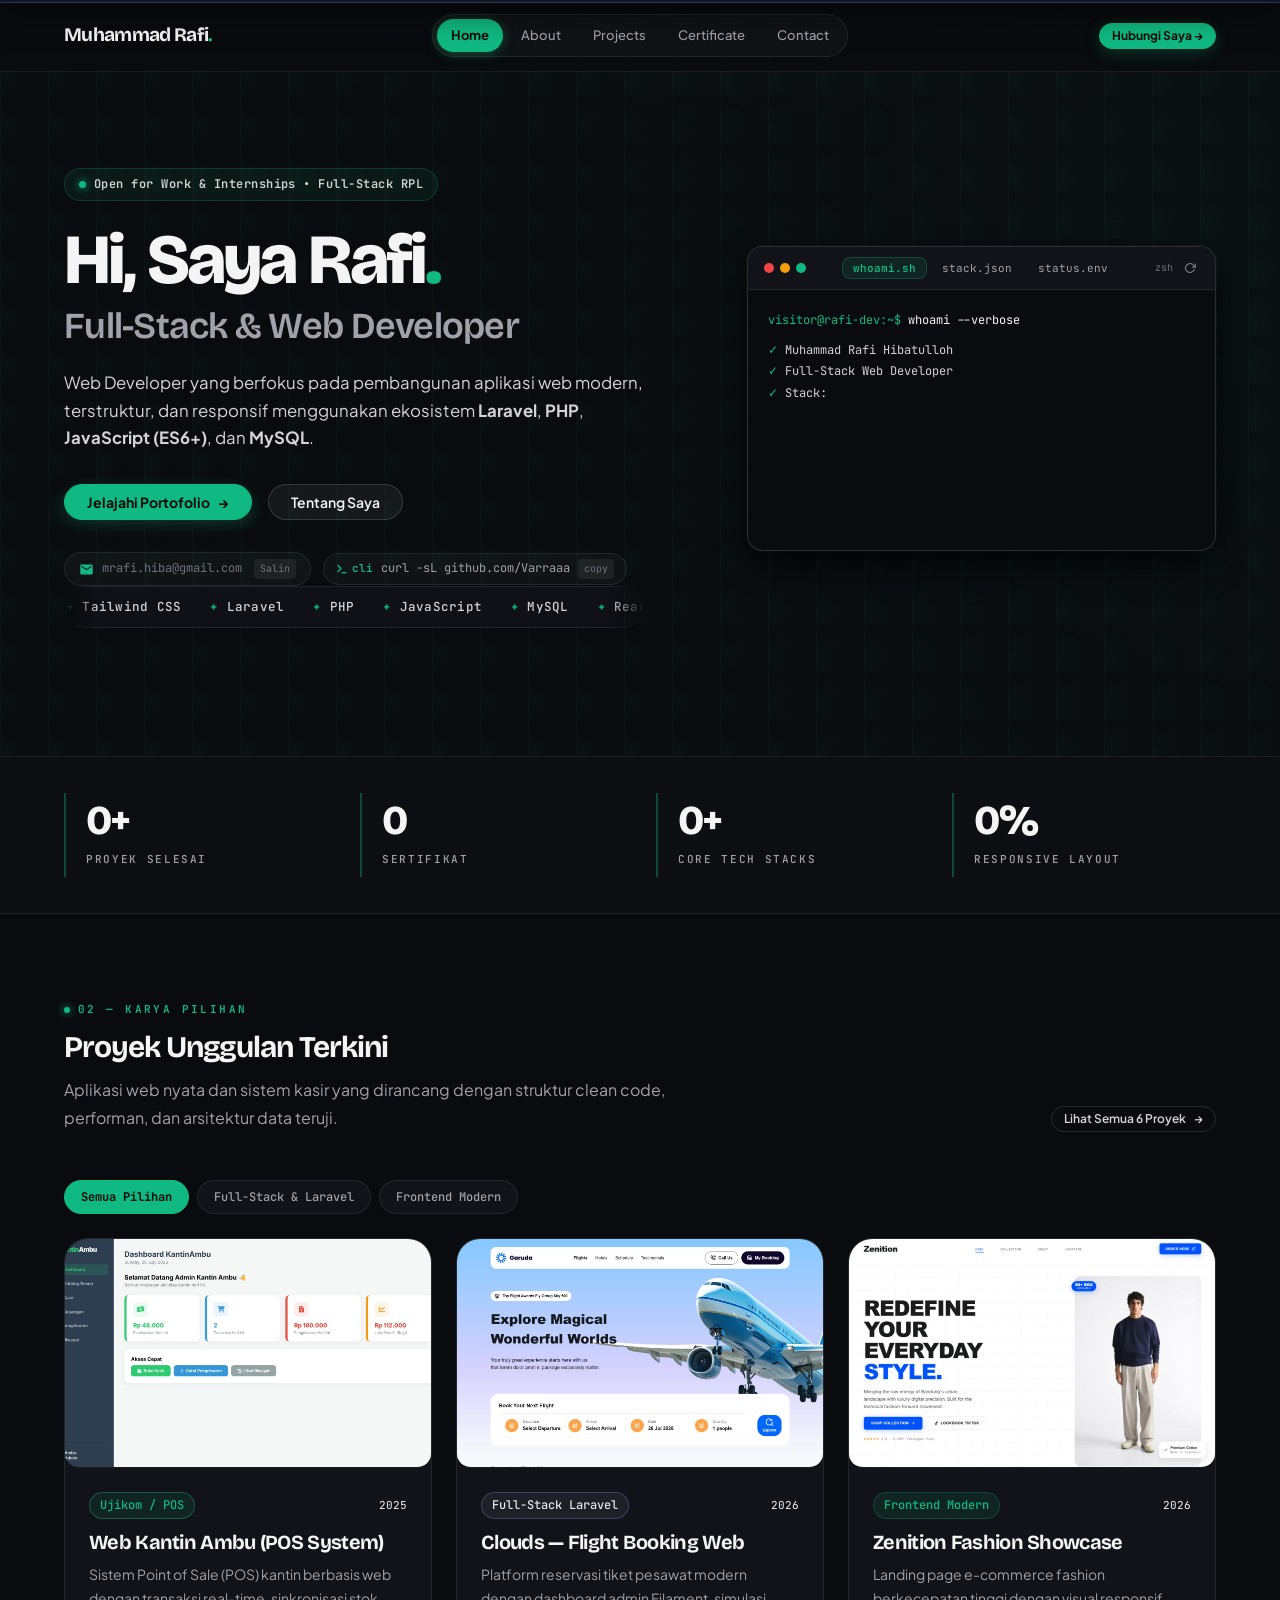
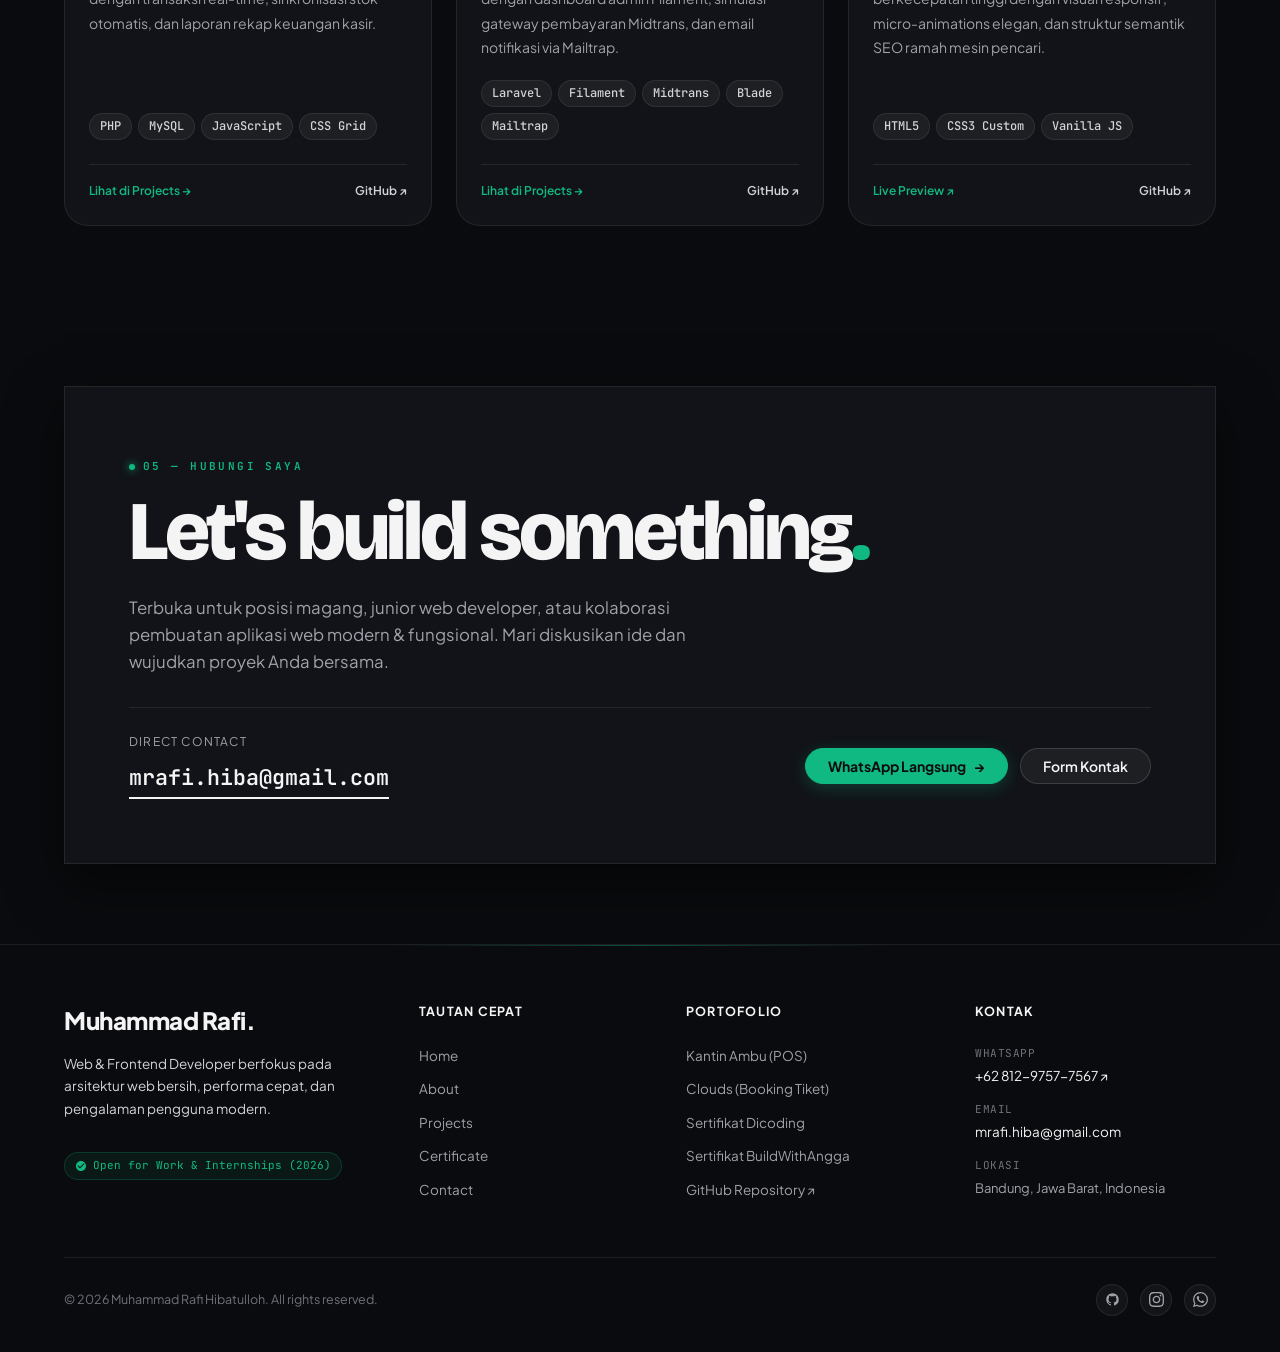
==== commit 626b25cf: "feat(ui): add circular scroll reading progress ring to floating back-to-top button" ====
--- a/index.html
+++ b/index.html
@@ -484,9 +484,12 @@
 
   <!-- FLOATING BACK TO TOP BUTTON (SEBELAH KANAN LAYAR) -->
   <button id="back-to-top" class="back-to-top-btn" aria-label="Kembali ke atas" title="Kembali ke atas">
-    <svg width="20" height="20" viewBox="0 0 24 24" fill="none" stroke="currentColor" stroke-width="2.5"
-      stroke-linecap="round" stroke-linejoin="round">
-      <path d="m18 15-6-6-6 6" />
+    <svg class="progress-ring" width="48" height="48" viewBox="0 0 48 48">
+      <circle class="progress-ring-circle-bg" stroke="rgba(255,255,255,0.08)" stroke-width="2.5" fill="transparent" r="21" cx="24" cy="24" />
+      <circle class="progress-ring-circle" stroke="var(--accent-primary)" stroke-width="2.5" fill="transparent" r="21" cx="24" cy="24" stroke-dasharray="131.95" stroke-dashoffset="131.95" stroke-linecap="round" />
+    </svg>
+    <svg class="progress-ring-arrow" width="18" height="18" viewBox="0 0 24 24" fill="none" stroke="currentColor" stroke-width="2.5" stroke-linecap="round" stroke-linejoin="round">
+      <path d="m18 15-6-6-6 6"/>
     </svg>
   </button>
 
--- a/css/style.css
+++ b/css/style.css
@@ -2344,15 +2344,15 @@
   width: 48px;
   height: 48px;
   border-radius: var(--radius-full);
-  background: var(--accent-primary);
-  border: 1px solid var(--accent-primary);
-  color: #0a0b0e;
+  background: rgba(13, 16, 23, 0.92);
+  border: 1px solid rgba(255, 255, 255, 0.1);
+  color: var(--accent-primary);
   display: flex;
   align-items: center;
   justify-content: center;
   cursor: pointer;
   z-index: 990;
-  box-shadow: 0 10px 25px -5px rgba(0, 0, 0, 0.5), 0 0 16px rgba(56, 189, 248, 0.12);
+  box-shadow: 0 10px 25px -5px rgba(0, 0, 0, 0.7), 0 0 16px rgba(16, 185, 129, 0.15);
   backdrop-filter: blur(14px);
   -webkit-backdrop-filter: blur(14px);
   opacity: 0;
@@ -2366,6 +2366,23 @@
               box-shadow 0.2s ease;
 }
 
+.progress-ring {
+  position: absolute;
+  inset: 0;
+  transform: rotate(-90deg);
+  pointer-events: none;
+}
+
+.progress-ring-circle {
+  transition: stroke-dashoffset 0.1s ease-out;
+}
+
+.progress-ring-arrow {
+  position: relative;
+  z-index: 2;
+  transition: transform 0.2s ease;
+}
+
 .back-to-top-btn.visible {
   opacity: 1;
   visibility: visible;
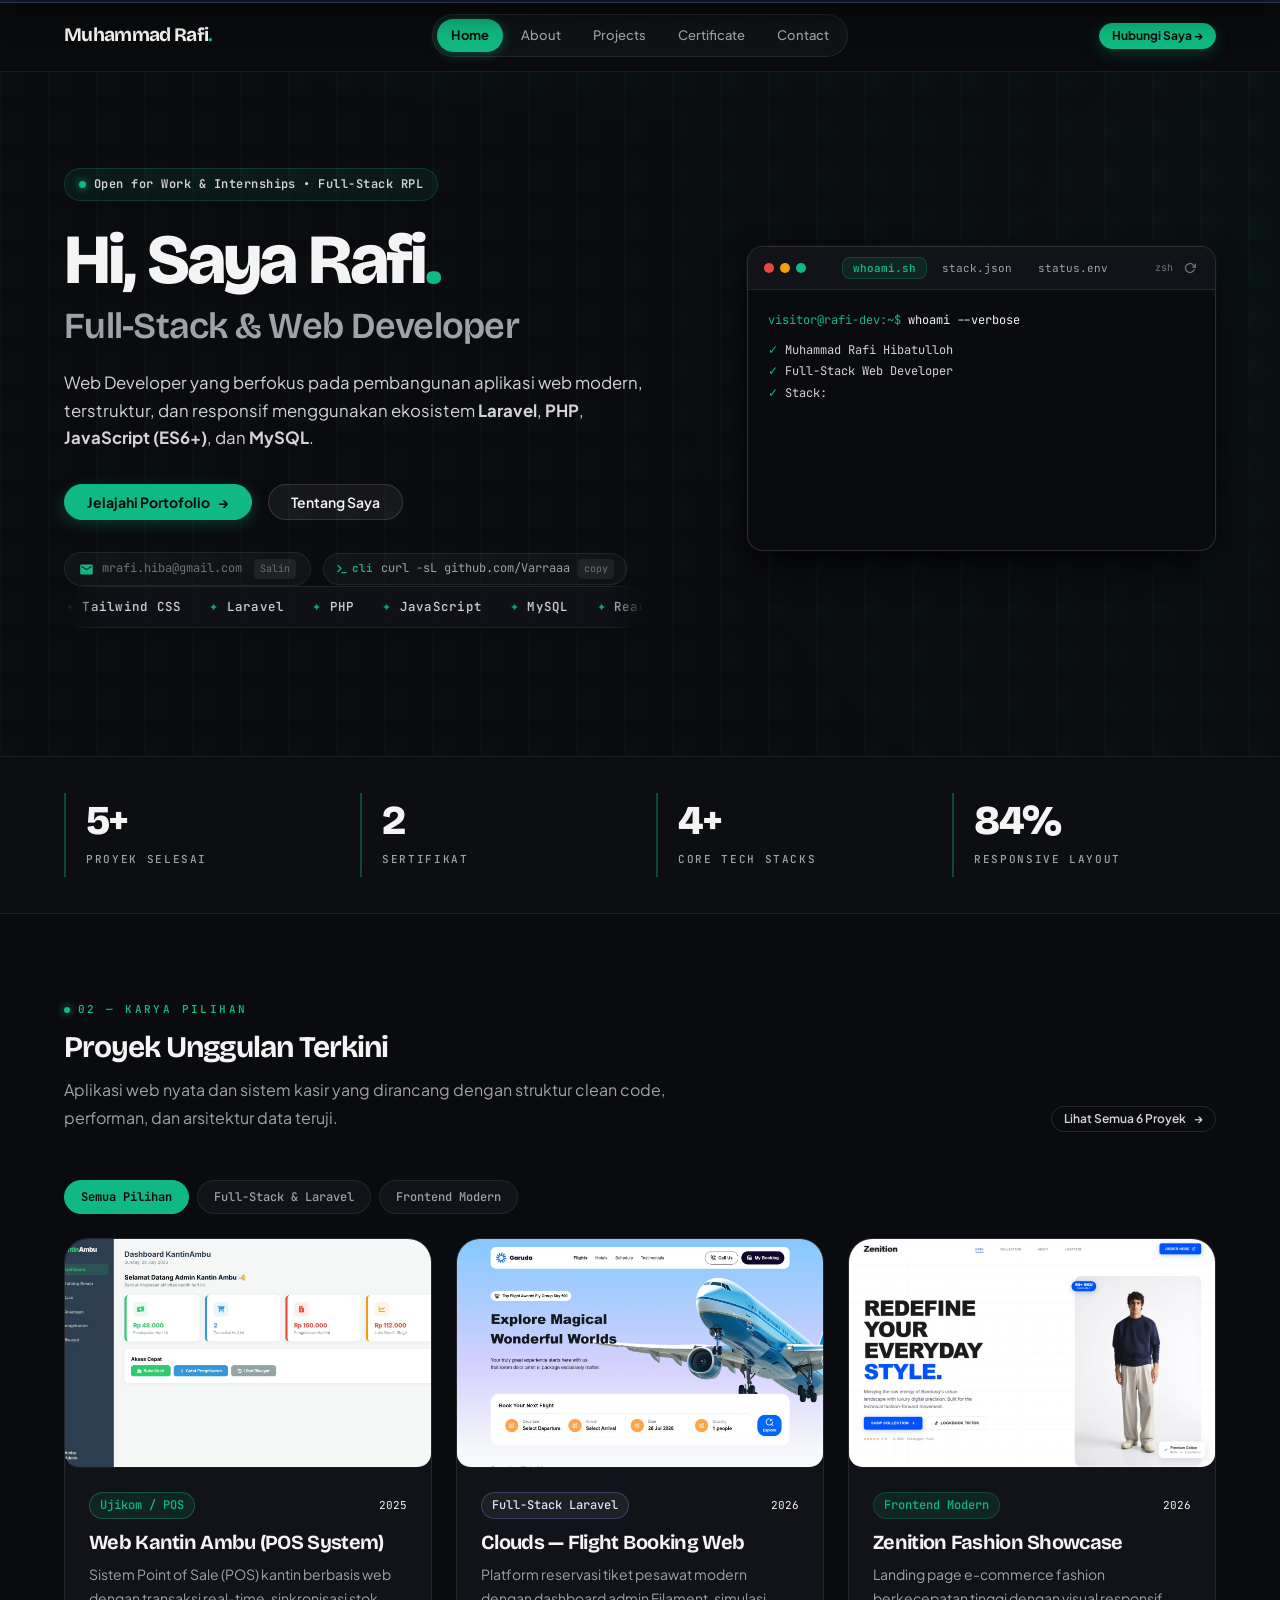
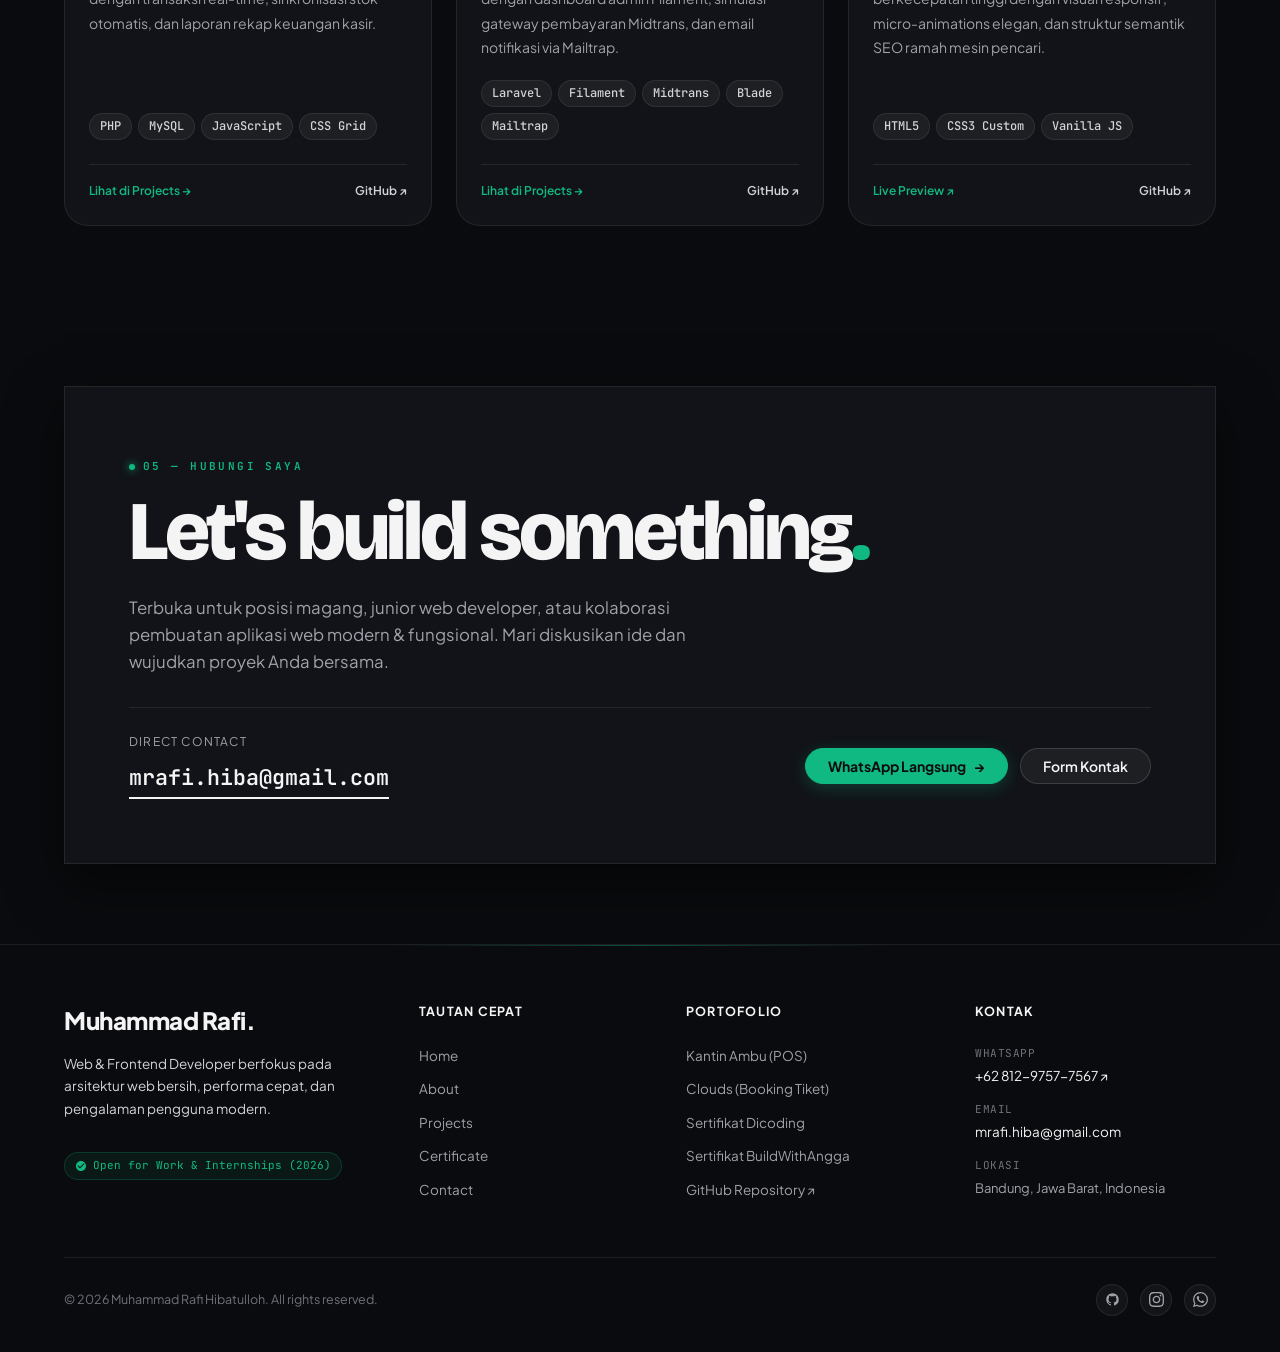
==== commit 6881ff14: "feat(seo): inject structured schema.org json-ld metadata for rich google search results" ====
--- a/index.html
+++ b/index.html
@@ -34,6 +34,48 @@
     rel="stylesheet">
 
   <link rel="stylesheet" href="css/style.css">
+  <!-- Schema.org Structured Data (JSON-LD) -->
+  <script type="application/ld+json">
+  {
+    "@context": "https://schema.org",
+    "@graph": [
+      {
+        "@type": "Person",
+        "@id": "https://github.com/Varraaa/Portofolio-Rafi#person",
+        "name": "Muhammad Rafi Hibatulloh",
+        "alternateName": "M Rafi",
+        "jobTitle": "Web & Full-Stack Developer",
+        "description": "Portofolio resmi M Rafi Hibatulloh, Web & Full-Stack Developer spesialis Laravel, PHP, JavaScript ES6+, dan modern CSS architecture.",
+        "url": "https://github.com/Varraaa/Portofolio-Rafi",
+        "image": "assets/jas.jpeg",
+        "email": "mailto:mrafi.hiba@gmail.com",
+        "sameAs": [
+          "https://github.com/Varraaa",
+          "https://www.instagram.com/rafihibatullohh"
+        ],
+        "knowsAbout": [
+          "Laravel",
+          "PHP",
+          "JavaScript",
+          "MySQL",
+          "Tailwind CSS",
+          "RESTful APIs",
+          "Git"
+        ]
+      },
+      {
+        "@type": "WebSite",
+        "@id": "https://github.com/Varraaa/Portofolio-Rafi#website",
+        "url": "https://github.com/Varraaa/Portofolio-Rafi",
+        "name": "Muhammad Rafi Hibatulloh Portfolio",
+        "publisher": {
+          "@id": "https://github.com/Varraaa/Portofolio-Rafi#person"
+        },
+        "inLanguage": "id-ID"
+      }
+    ]
+  }
+  </script>
 </head>
 
 <body>
--- a/css/style.css
+++ b/css/style.css
@@ -990,6 +990,18 @@
   margin-bottom: var(--space-6);
 }
 
+.project-tags .badge {
+  cursor: pointer;
+  transition: all var(--transition-fast);
+}
+
+.project-tags .badge:hover {
+  background: rgba(16, 185, 129, 0.15);
+  border-color: rgba(16, 185, 129, 0.4);
+  color: var(--accent-primary);
+  transform: translateY(-1px);
+}
+
 .project-actions {
   display: flex;
   align-items: center;
@@ -2848,3 +2860,30 @@
   color: var(--accent-primary);
   transform: rotate(45deg);
 }
+
+/* Interactive Click Ripple Effect */
+.btn, .filter-btn, .term-tab, .hero-command-pill, .hero-quick-prompt {
+  position: relative;
+  overflow: hidden;
+}
+
+.ripple-wave {
+  position: absolute;
+  border-radius: 50%;
+  transform: scale(0);
+  animation: rippleAnimation 0.55s cubic-bezier(0.16, 1, 0.3, 1);
+  background: rgba(16, 185, 129, 0.35);
+  pointer-events: none;
+  z-index: 5;
+}
+
+.btn-primary .ripple-wave {
+  background: rgba(10, 11, 14, 0.3);
+}
+
+@keyframes rippleAnimation {
+  to {
+    transform: scale(4);
+    opacity: 0;
+  }
+}
